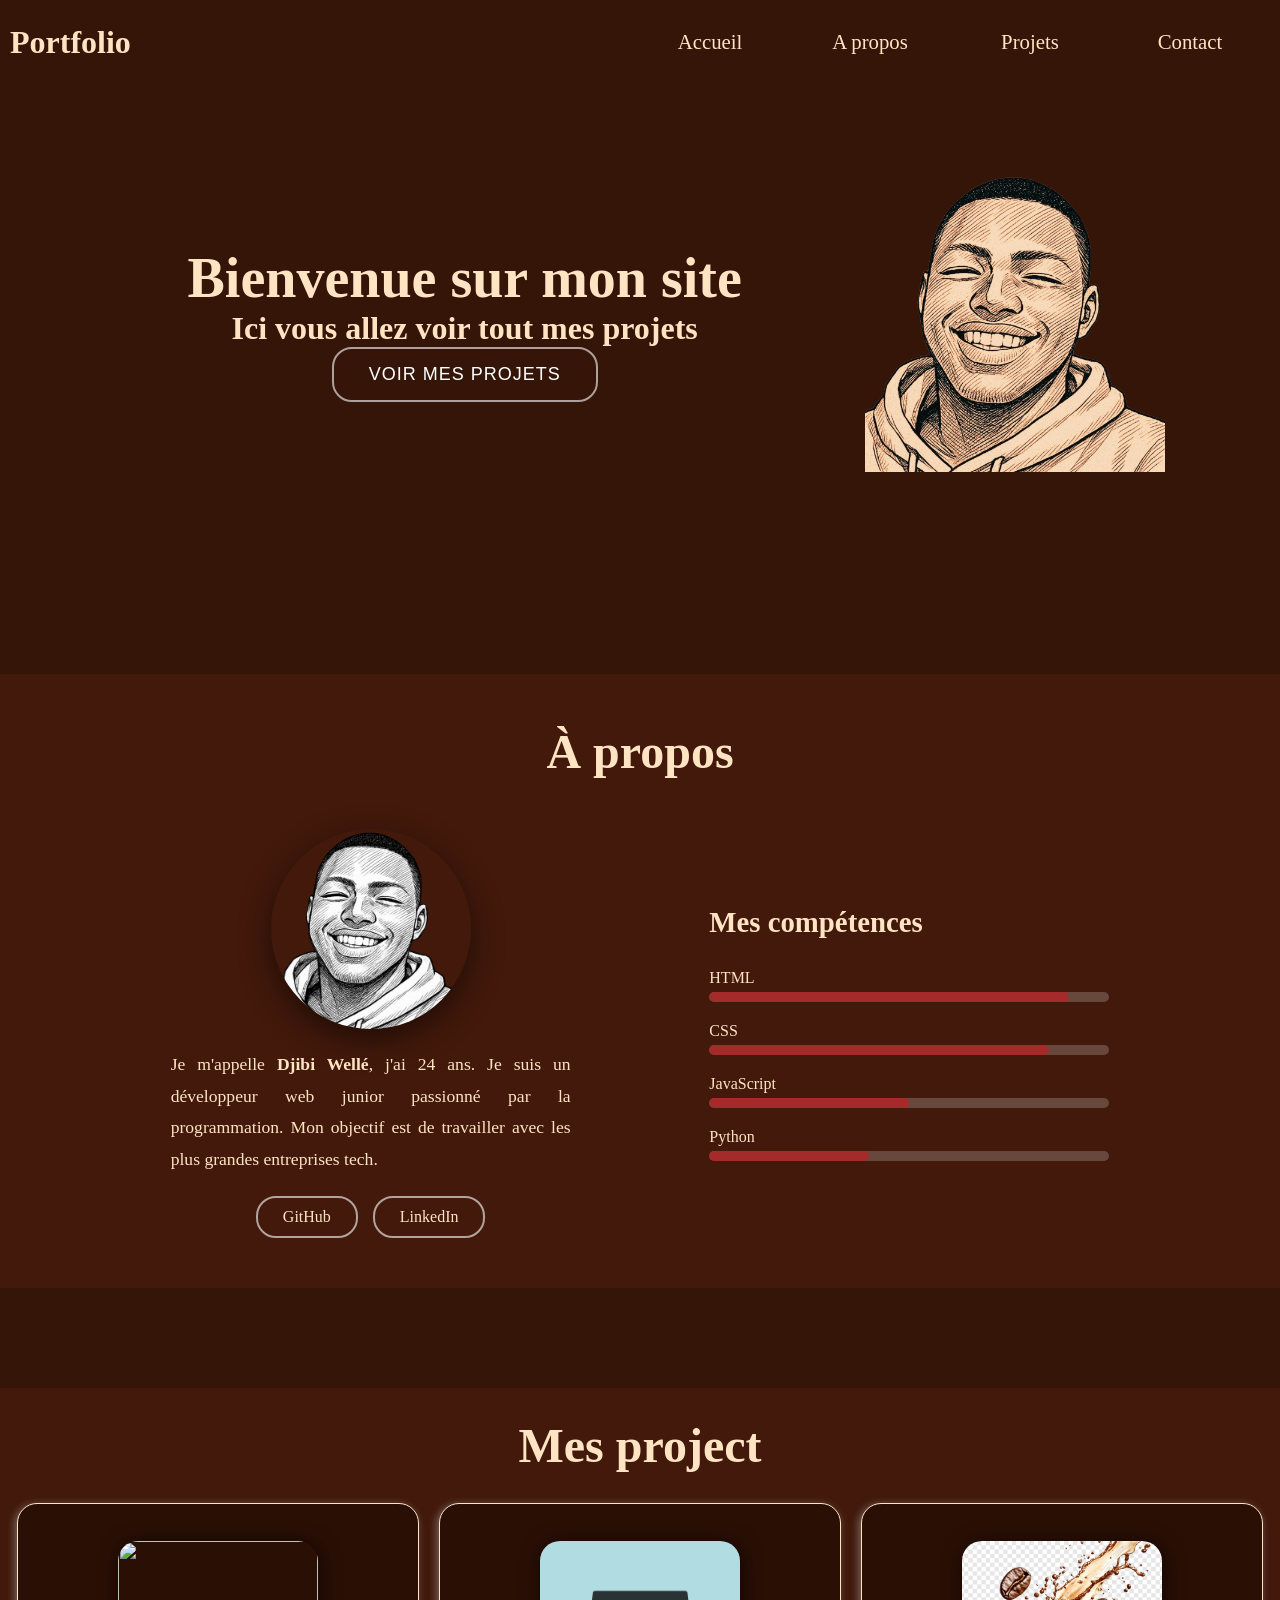
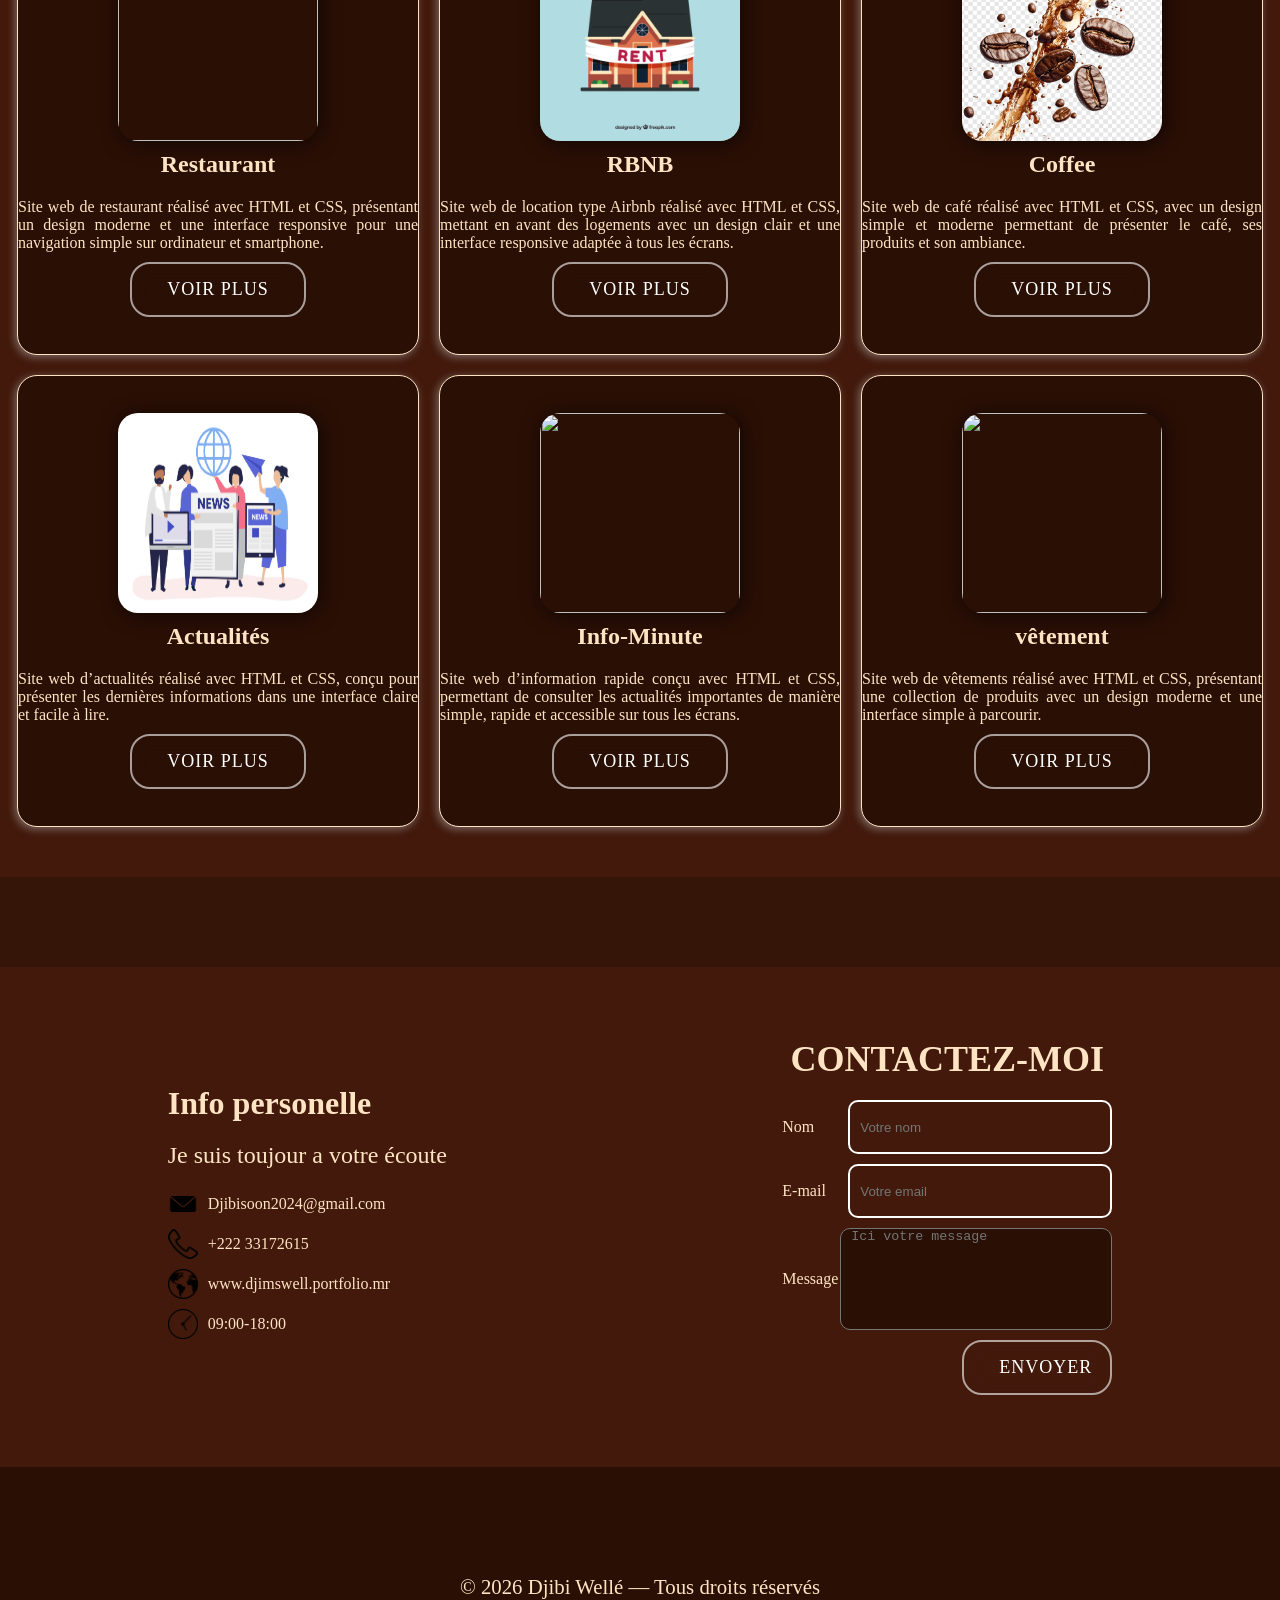
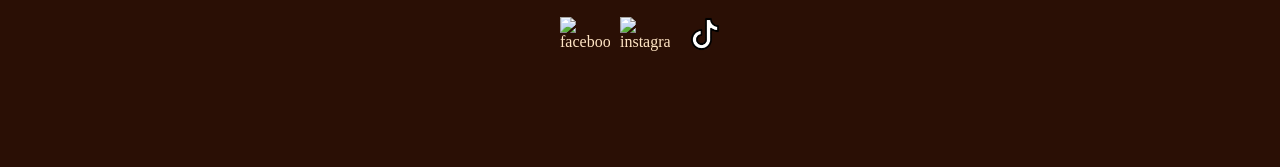
==== index.html @ 8e686cc6 "renommer en index.html" ====
<!DOCTYPE html>
<html lang="en">
<head>
    <meta charset="UTF-8">
    <meta name="viewport" content="width=device-width, initial-scale=1.0">
    <title>navbar</title>
    
    <style>
        *{
            padding: 0;
            margin: 0;
            list-style: none;
            text-decoration: none;
            color: bisque;
        }

        html{
            scroll-behavior: smooth;
        }

        body{
            background: #361509;
        }
        .header{
            display: flex;
            justify-content: space-between;
            align-items: center;     
            color: bisque;
            margin-top: 10px;
            }

            .header h1{
                padding-left: 10px;

            }

        .navbar ul {
            display: flex;
            gap: 20px;
            padding-right: 20px;
            font-size: 1.3rem;

        }

        .navbar li{
            width: 100px;
            display: flex;
            justify-content: center;
            align-items: center;
            padding: 20px;
            cursor: pointer;
            
            border-radius: 20px;
            transition: 0.2s;
        }
        
        .navbar a{
                text-decoration: none;
                color: bisque;
            }

        .navbar li:hover{
            background: brown;
            border-color: rgba(255, 255, 255, 1);
            transform: translateY(-3px);
            box-shadow: 0 10px 25px rgba(0, 0, 0, 0.2);
        }

        .navbar li:active{
            transform: translateY(0);
            box-shadow: 0 5px 15px rgba(0, 0, 0, 0.2);
        }

        .hamburger{
            display: none;
            flex-direction: column;
            gap: 5px;
            cursor: pointer;
        }

        .hamburger span{
            width: 30px;
            height: 3px;
            background: bisque;
            border-radius: 5px;
            transition: 0.3s;
        }

        @media screen and (max-width:600px) {
            .hamburger{
                display: flex;
                
            }

            .navbar ul{
                display: none;
                flex-direction: column;
                width: 100%;
            }

            .navbar ul.active{
                display: flex;
            }
        }

        .hero{
            width: 90%;
            margin: 0 auto;
            min-height: 500px;
            display: flex;
            justify-content: space-evenly;
            align-items: center; 
            
            color:bisque;
        }
        .projet{
            width: 700px;
            display: flex;
            flex-direction: column;
            justify-content: center;
            align-items: center;
            animation: slideFromleft 2s ease;
        }

        @keyframes slideFromleft {
            from{
                transform: translateX(-700px);
                opacity: 0;
            }
            to{
                transform: translateX(0);
                opacity: 1;
            }
        }


        .projet h2{
            font-family: georgia;
            font-size: 3.5rem;
            
        }

        .projet h3{
            font-size: 2rem;
            font-family: georgia;
        }

        .projet button{
            background: transparent;
            border: 2px solid rgba(255, 255, 255, 0.6);
            color: white;
            padding: 15px 35px;
            font-size: 18px;
            text-transform: uppercase;
            letter-spacing: 1px;
            cursor: pointer;
            position: relative;
            overflow: hidden;
            transition: all 0.3s ease;
            backdrop-filter: blur(10px);
            border-radius: 20px;
        }

        .projet button:hover{
            background: brown;
            border-color: rgba(255, 255, 255, 1);
            transform: translateY(-3px);
            box-shadow: 0 10px 25px rgba(0, 0, 0, 0.2);
        }

        .projet button:active{
            transform: translateY(0);
            box-shadow: 0 5px 15px rgba(0, 0, 0, 0.2);
        }

        .image img{
            width: 300px;
            animation: slideFromRight 2s ease;

        }

        @keyframes slideFromRight {
            from{
                transform: translateX(300px);
                opacity: 0;
            }
            to{
                transform: translateX(0);
                opacity: 1;
            }
        }

        

         @media screen and (max-width:320px){
            .header{
                display: flex;
                flex-direction: column;
                flex-wrap: wrap;
                
            }
            .navbar li{
                font-size: 1rem;
                padding: 20px 0;
            
            }
            
            


            .hero{
                display: flex;
                flex-direction: column-reverse;
                justify-content: center;
                align-items: center;
                


            }
            

            .hero h2{
                font-size: 2rem;
            }

            .projet{
                width: 250px;
            }
         }

         .projets{
            min-height:500px;
            margin-top: 100px;
            background: #42190b;
            display: flex;
            flex-direction: column;
            justify-content: center;
            align-items: center;
         }
         .projets h2{
            margin: 30px;
            font-size: 3rem;
            color: bisque;
         }

         .grid{
            display: grid;
            grid-template-columns: repeat(3, 1fr);
            gap: 20px;
           margin-bottom: 50px;

            
            

         }

         .card{
            background: #2a0f05;
            border: 1px solid bisque;
            border-radius: 20px;
            box-shadow: -2px 2px 8px 0px #a9a5a594;
            width: 400px;
            min-height: 450px;
            display: flex;
            flex-direction: column;
            justify-content: center;
            align-items: center;
            color: bisque;
            

         }
         .card img{
            width: 200px;
            height: 200px;
            border-radius: 20px;
            box-shadow: 2px 2px 20px rgba(0, 0, 0, 0.637);
            cursor: pointer;
            transition: 0.3s;
         }

         .card img:hover{
            transform: scale(1.3);
         }
         .card h3{
            margin: 10px 0;
            font-size: 1.5rem;
            font-family: verdana;

         }
         .card p{
            margin: 10px 0;
            font-size: 1rem;
            font-family: verdana;
            text-align: justify;

         }
         .card button{
            
            font-size: 1rem;
            font-family: verdana;
            border-radius: 10px;
             background: transparent;
            border: 2px solid rgba(255, 255, 255, 0.6);
            color: white;
            padding: 15px 35px;
            font-size: 18px;
            text-transform: uppercase;
            letter-spacing: 1px;
            cursor: pointer;
            position: relative;
            overflow: hidden;
            transition: all 0.3s ease;
            backdrop-filter: blur(10px);
            border-radius: 20px;
            

         }

         .card button:hover{
            background: brown;
            border-color: rgba(255, 255, 255, 1);
            transform: translateY(-3px);
            box-shadow: 0 10px 25px rgba(0, 0, 0, 0.2);
        }

        .card button:active{
            transform: translateY(0);
            box-shadow: 0 5px 15px rgba(0, 0, 0, 0.2);
        }

        .apropos {
    min-height: 500px;
    margin-top: 100px;
    background: #42190b;
    display: flex;
    flex-direction: column;
    align-items: center;
    padding: 50px 20px;
    color: bisque;
}

.apropos h2 {
    font-size: 3rem;
    margin-bottom: 50px;
}

.apropos-content {
    display: flex;
    justify-content: space-evenly;
    align-items: center;
    gap: 50px;
    width: 90%;
}

.apropos-gauche {
    display: flex;
    flex-direction: column;
    align-items: center;
    gap: 20px;
    max-width: 400px;
}

.apropos-gauche img {
    width: 200px;
    height: 200px;
    border-radius: 50%;
    object-fit: cover;
    box-shadow: 0 10px 30px rgba(0,0,0,0.5);
}

.apropos-gauche p {
    text-align: justify;
    font-size: 1.1rem;
    line-height: 1.8;
}

.reseaux {
    display: flex;
    gap: 15px;
}

.reseaux a {
    padding: 10px 25px;
    border: 2px solid rgba(255,255,255,0.6);
    color: bisque;
    text-decoration: none;
    border-radius: 20px;
    transition: 0.3s;
}

.reseaux a:hover {
    background: brown;
    transform: translateY(-3px);
}

/* Compétences */
.apropos-droite {
    display: flex;
    flex-direction: column;
    gap: 20px;
    width: 400px;
}

.apropos-droite h3 {
    font-size: 1.8rem;
    margin-bottom: 10px;
}

.competence span {
    display: block;
    margin-bottom: 5px;
    font-size: 1rem;
}

.barre {
    width: 100%;
    height: 10px;
    background: rgba(255,255,255,0.2);
    border-radius: 10px;
    overflow: hidden;
}

.progression {
    height: 100%;
    width: 0%;
    background: brown;
    border-radius: 10px;
    transition: width 1.5s ease;
}

/* Responsive */
@media screen and (max-width: 600px) {
    .apropos-content {
        flex-direction: column;
    }

    .apropos-droite {
        width: 100%;
    }
}

.sec{
    height: 90px;
    
}

.contact{
    background-color: #42190b;
    height: 500px;
    display: flex;
    justify-content: space-around;
    align-items: center;
}

.cont{
    display: flex;
    flex-direction: column;
    
}

.cont h2{
    font-family: georgia;
    font-size: 2rem;
    margin-bottom: 20px;
}

.cont p{
     font-family: georgia;
    font-size: 1.5rem;
    margin-bottom: 20px;
}
.cont div{
    display: flex;
    gap: 10px;
    align-items: center;
    margin-bottom: 10px;
}

.cont img{
    width: 30px;
    height: 30px;
}

form{
    display: flex;
    flex-direction: column;

}


.form{
    display: grid;
    gap:10px;

}

.form div{
    display: flex;
    justify-content: space-between;
    align-items: center;

}
.contactt{
    text-align: center;
    margin-bottom: 20px;
    font-size: 1.5rem;
    text-transform: uppercase;

}

#nom{
    grid-area: nom;
}                               

#email{
    grid-area: email;
}

form input{
    grid-area: nom;
    width: 250px;
    height: 50px;
    background: transparent;
    border: 2px solid white;
    color: bisque;
    border-radius: 10px;
    padding-left: 10px;    
}

form input:focus{
    outline: none;
    border-color: brown;
}
#mess{
    grid-area: mess;
    background: #2a0f05;
    padding:  0 10px ;
    width: 250px;
    height: 100px;
    border-radius: 10px;
    resize: none;
}

form button{
     font-size: 1rem;
            width: 150px;
            margin-left: 180px;
            font-family: verdana;
            border-radius: 10px;
             background: transparent;
            border: 2px solid rgba(255, 255, 255, 0.6);
            color: white;
            padding: 15px 35px;
            font-size: 18px;
            text-transform: uppercase;
            letter-spacing: 1px;
            cursor: pointer;
            position: relative;
            overflow: hidden;
            transition: all 0.3s ease;
            backdrop-filter: blur(10px);
            border-radius: 20px;
    
}

form button:hover{
            background: brown;
            border-color: rgba(255, 255, 255, 1);
            transform: translateY(-3px);
            box-shadow: 0 10px 25px rgba(0, 0, 0, 0.2);
        }

        form button:active{
            transform: translateY(0);
            box-shadow: 0 5px 15px rgba(0, 0, 0, 0.2);
        }

 .footer{
    background: #2a0f05;
    height: 300px;
    display: flex;
    justify-content: center;
    align-items: center;
    flex-direction: column;
    gap: 10px;
 }        

 .footer p{
    font-family: georgia;
    font-size: 1.3rem;
    color: bisque;

 }

 .social{
    display: flex;
    justify-content: center;
    align-items: center;
 }

 .social img{
    width: 50px;
    margin-left: 10px;
    cursor: pointer;
    transition: 0.2s;
 }

 .social img:hover{
    transform: scale(1.3);
 }



    </style>
</head>
<body>
    <header class="header">
        <h1>Portfolio</h1>
        <nav class="navbar">

            <div class="hamburger">
                <span></span>
                <span></span>
                <span></span>
            </div>

            <ul class="nav-links">
                <li>Accueil</li>
                <li><a href="#apropos" >A propos</a></li>
                <li><a href="#projecct">Projets</a></li>
                <li><a href="#Contact">Contact</a></li>
            </ul>
        </nav>
    </header>

    <section class="hero">
        <div class="projet">
            <h2 >Bienvenue sur mon site </h2>
            <h3>Ici vous allez voir tout mes projets</h3>
            <a href="#projecct"><button>Voir mes projets</button></a>
        </div>
        <div class="image">
            <img src="image/Design_sans_titre-removebg-preview.png" alt="photo homme">

        </div>

    </section>

     <section class="apropos" id="apropos">
    <h2>À propos</h2>
    <div class="apropos-content">

        <!-- Gauche : photo + texte -->
        <div class="apropos-gauche">
            <img src="image/photo_2026-03-16_05-42-23-removebg-preview.png" alt="photo Djibi">
            <p>Je m'appelle <strong>Djibi Wellé</strong>, j'ai 24 ans.
            Je suis un développeur web junior passionné par la programmation.
            Mon objectif est de travailler avec les plus grandes entreprises tech.</p>
            <div class="reseaux">
                <a href="#">GitHub</a>
                <a href="#">LinkedIn</a>
            </div>
        </div>

        <!-- Droite : compétences -->
        <div class="apropos-droite">
            <h3>Mes compétences</h3>

            <div class="competence">
                <span>HTML</span>
                <div class="barre"><div class="progression" data-width="90%"></div></div>
            </div>

            <div class="competence">
                <span>CSS</span>
                <div class="barre"><div class="progression" data-width="85%"></div></div>
            </div>

            <div class="competence">
                <span>JavaScript</span>
                <div class="barre"><div class="progression" data-width="50%"></div></div>
            </div>

            <div class="competence">
                <span>Python</span>
                <div class="barre"><div class="progression" data-width="40%"></div></div>
            </div>
        </div>

    </div>
</section>


    <section class="projets" id="projecct">
        <h2>Mes project</h2>
        <div class="grid">
            <div class="card">
                <img src="image/resto2.jpg" alt="">
                <h3>Restaurant</h3>
                <p>Site web de restaurant réalisé avec HTML et CSS, présentant un design moderne
                et une interface responsive pour une navigation simple sur ordinateur et smartphone.</p>
                <button>Voir plus</button>
            </div>

            <div class="card">
                <img src="image/rbnb.jpg" alt="">
                <h3>RBNB</h3>
                <p>Site web de location type Airbnb réalisé avec HTML et CSS, mettant en avant des logements avec 
                    un design clair et une interface responsive adaptée à tous les écrans.</p>
                <button>Voir plus</button>
            </div>

            <div class="card">
                <img src="image/coffee.jpg" alt="">
                <h3>Coffee</h3>
                <p>Site web de café réalisé avec HTML et CSS, avec un design simple et
                moderne permettant de présenter le café, ses produits et son ambiance.</p>
                <button>Voir plus</button>
            </div>

            <div class="card">
                <img src="image/actualites.jpg" alt="">
                <h3>Actualités</h3>
                <p>Site web d’actualités réalisé avec HTML et CSS, conçu pour présenter les 
                dernières informations dans une interface claire et facile à lire.</p>
                <button>Voir plus</button>
            </div>

            <div class="card">
                <img src="image/information.jpg" alt="">
                <h3>Info-Minute</h3>
                <p>Site web d’information rapide conçu avec HTML et CSS, permettant de consulter les 
                actualités importantes de manière simple, rapide et accessible sur tous les écrans.</p>
                <button>Voir plus</button>
            </div>

            <div class="card">
                <img src="image/vetements.jpg" alt="">
                <h3>vêtement</h3>
                <p>Site web de vêtements réalisé avec HTML et CSS, présentant une collection
                 de produits avec un design moderne et une interface simple à parcourir.</p>
                <button>Voir plus</button>
            </div>
        </div>
    </section>



   

<section class="sec"></section>

<section class="contact" id="Contact">
    <div class="cont">
            <h2>Info personelle</h2>
            <p>Je suis toujour a votre écoute </p>
            <div>
                <img src="/image/email.png" alt="">
                <span>Djibisoon2024@gmail.com</span>
            </div>
            <div>
                <img src="/image/telephone.png" alt="">
                <span>+222 33172615</span>
            </div>
            <div>
                <img src="/image/monde.png" alt="">
                <span>www.djimswell.portfolio.mr</span>
            </div>
            <div>
                <img src="/image/heure.png" alt="">
                <span>09:00-18:00</span>
            </div>
            
        </div>
    <form> 
        <div class="contactt">

            <h2>contactez-moi</h2>
        </div>
        <div class="form">
           
         <div><label for="name">Nom</label>
        <input type="text" id="nom" placeholder="Votre nom" ></div>
        
        <div><label for="email">E-mail</label>
        <input type="email" id="email" placeholder="Votre email" ></div>
        
        <div><label for="message">Message</label>
        <textarea name="" id="mess" placeholder="Ici votre message"></textarea></div>
        <button id="btn">Envoyer</button>
        </div> 
    </form>
</section>

<footer  class="footer">
    <p>
        © 2026 Djibi Wellé — Tous droits réservés
    </p>

    <div class="social">
        <img src="image/facebook2.png" alt="facebook">
        <img src="image/instagram.png" alt="instagram">
        <img src="image/tiktok.png" alt="tiktok">
    </div>


</footer>
    
        <script>
            const hamburger = document.querySelector(".hamburger")
            const navlinks = document.querySelector(".nav-links")
            const progressions = document.querySelectorAll(".progression");

            progressions.forEach(function(barre) {
            const largeur = barre.getAttribute("data-width");
            barre.style.width = largeur;
            });

            hamburger.addEventListener("click", function(){
            navlinks.classList.toggle("active");
            })
        </script>
    
</body>
</html>
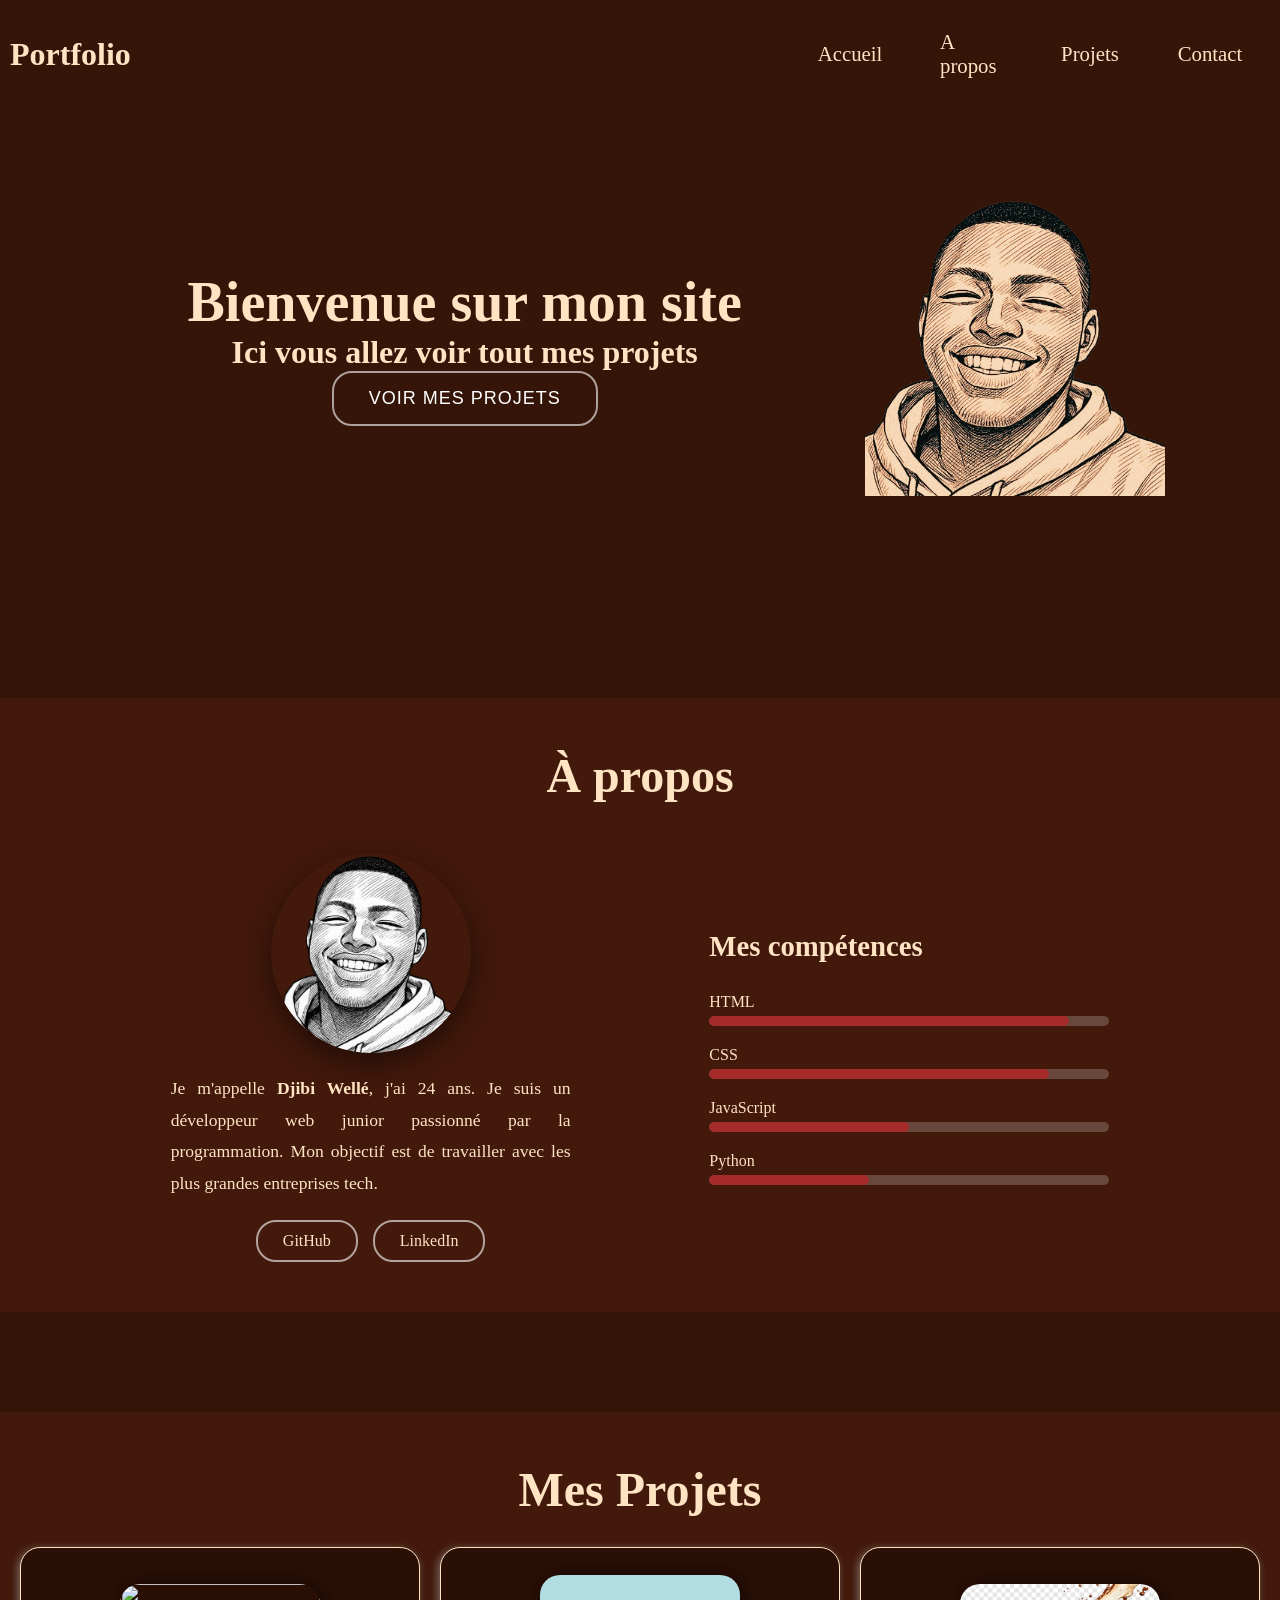
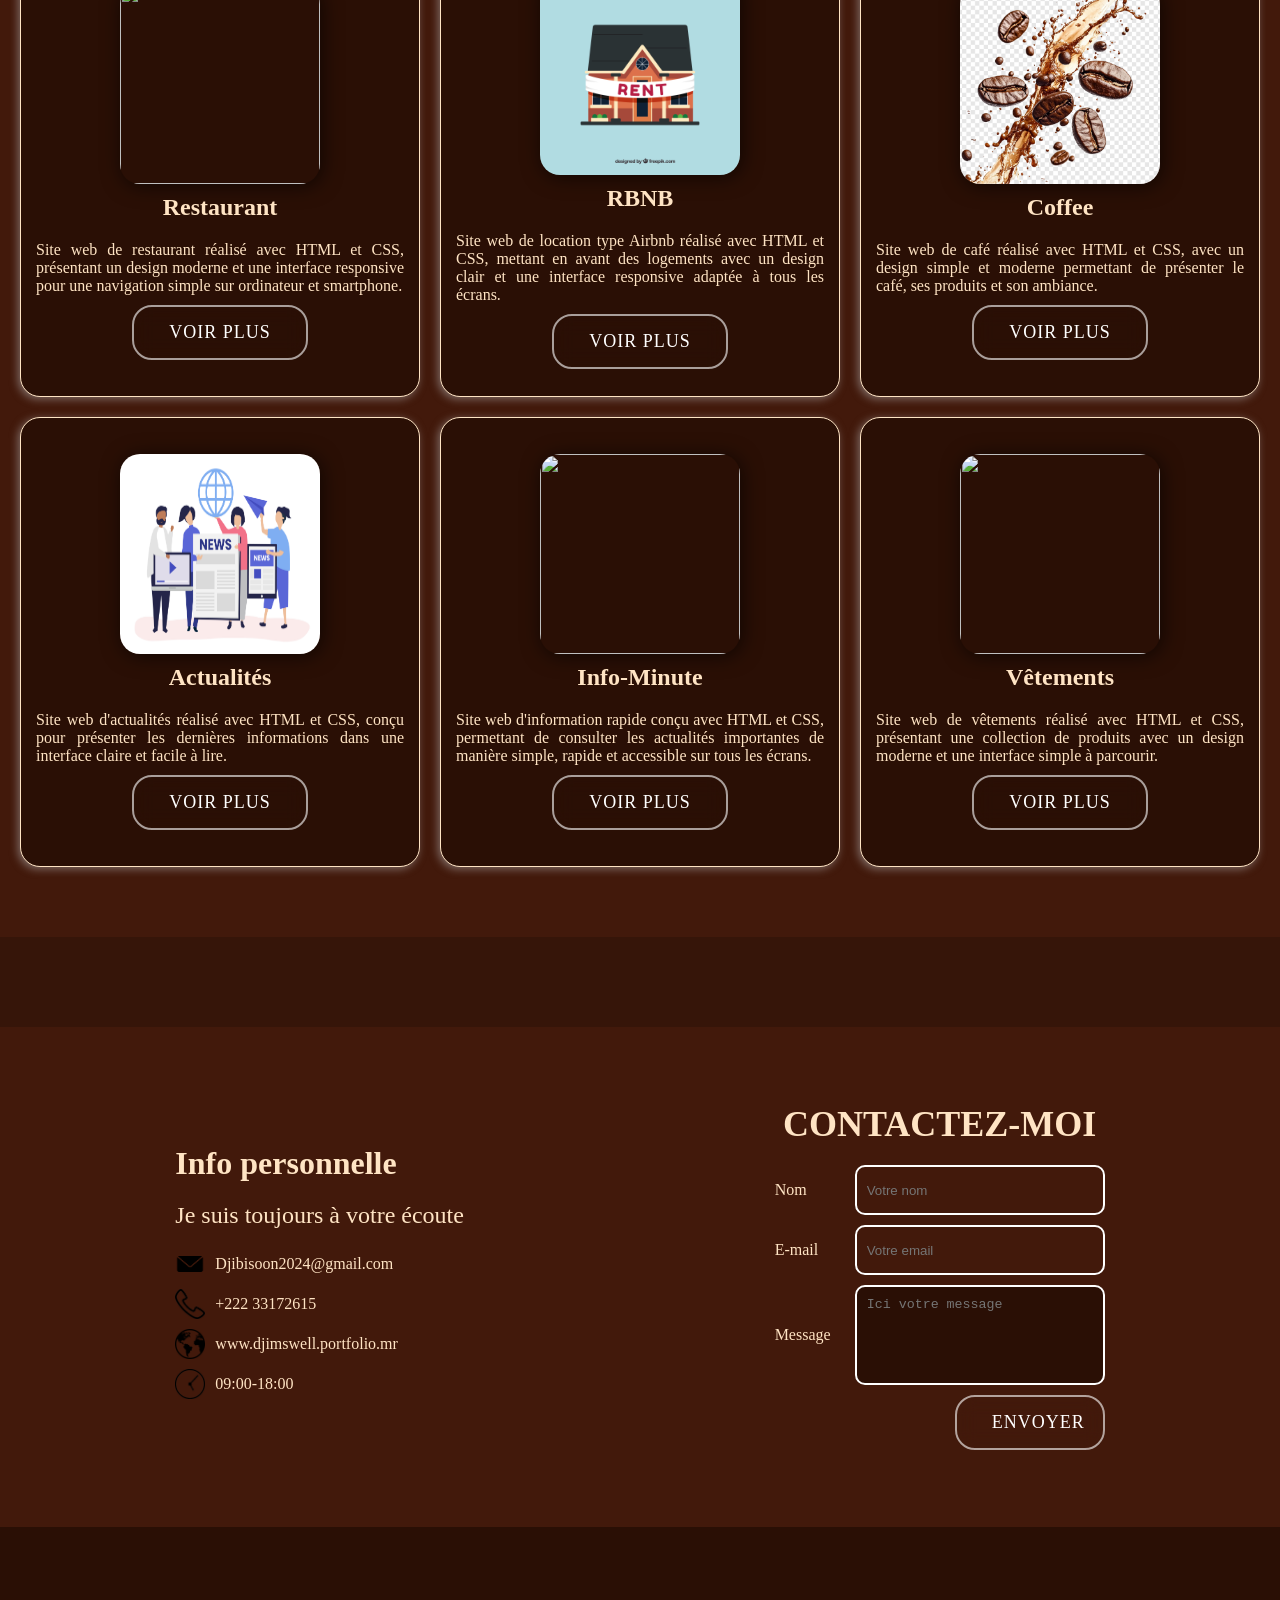
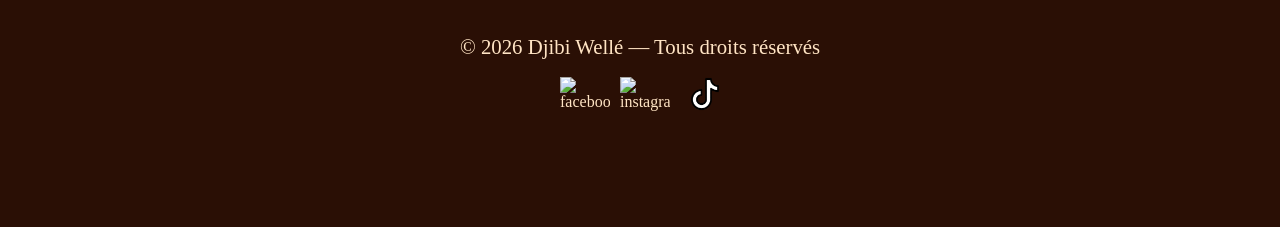
==== commit aa273d86: "renommer en index.html" ====
--- a/index.html
+++ b/index.html
@@ -1,9 +1,9 @@
 <!DOCTYPE html>
-<html lang="en">
+<html lang="fr">
 <head>
     <meta charset="UTF-8">
     <meta name="viewport" content="width=device-width, initial-scale=1.0">
-    <title>navbar</title>
+    <title>Portfolio - Djibi Wellé</title>
     
     <style>
         *{
@@ -12,6 +12,7 @@
             list-style: none;
             text-decoration: none;
             color: bisque;
+            box-sizing: border-box;
         }
 
         html{
@@ -21,25 +22,24 @@
         body{
             background: #361509;
         }
+
         .header{
             display: flex;
             justify-content: space-between;
             align-items: center;     
             color: bisque;
             margin-top: 10px;
-            }
-
-            .header h1{
-                padding-left: 10px;
-
-            }
+        }
+
+        .header h1{
+            padding-left: 10px;
+        }
 
         .navbar ul {
             display: flex;
             gap: 20px;
             padding-right: 20px;
             font-size: 1.3rem;
-
         }
 
         .navbar li{
@@ -49,15 +49,14 @@
             align-items: center;
             padding: 20px;
             cursor: pointer;
-            
             border-radius: 20px;
             transition: 0.2s;
         }
         
         .navbar a{
-                text-decoration: none;
-                color: bisque;
-            }
+            text-decoration: none;
+            color: bisque;
+        }
 
         .navbar li:hover{
             background: brown;
@@ -76,6 +75,7 @@
             flex-direction: column;
             gap: 5px;
             cursor: pointer;
+            padding-right: 20px;
         }
 
         .hamburger span{
@@ -86,23 +86,9 @@
             transition: 0.3s;
         }
 
-        @media screen and (max-width:600px) {
-            .hamburger{
-                display: flex;
-                
-            }
-
-            .navbar ul{
-                display: none;
-                flex-direction: column;
-                width: 100%;
-            }
-
-            .navbar ul.active{
-                display: flex;
-            }
-        }
-
+        /* ========================
+           HERO
+        ======================== */
         .hero{
             width: 90%;
             margin: 0 auto;
@@ -110,9 +96,9 @@
             display: flex;
             justify-content: space-evenly;
             align-items: center; 
-            
-            color:bisque;
-        }
+            color: bisque;
+        }
+
         .projet{
             width: 700px;
             display: flex;
@@ -123,21 +109,13 @@
         }
 
         @keyframes slideFromleft {
-            from{
-                transform: translateX(-700px);
-                opacity: 0;
-            }
-            to{
-                transform: translateX(0);
-                opacity: 1;
-            }
-        }
-
+            from{ transform: translateX(-700px); opacity: 0; }
+            to{ transform: translateX(0); opacity: 1; }
+        }
 
         .projet h2{
             font-family: georgia;
             font-size: 3.5rem;
-            
         }
 
         .projet h3{
@@ -176,85 +154,143 @@
         .image img{
             width: 300px;
             animation: slideFromRight 2s ease;
-
         }
 
         @keyframes slideFromRight {
-            from{
-                transform: translateX(300px);
-                opacity: 0;
-            }
-            to{
-                transform: translateX(0);
-                opacity: 1;
-            }
-        }
-
-        
-
-         @media screen and (max-width:320px){
-            .header{
-                display: flex;
-                flex-direction: column;
-                flex-wrap: wrap;
-                
-            }
-            .navbar li{
-                font-size: 1rem;
-                padding: 20px 0;
-            
-            }
-            
-            
-
-
-            .hero{
-                display: flex;
-                flex-direction: column-reverse;
-                justify-content: center;
-                align-items: center;
-                
-
-
-            }
-            
-
-            .hero h2{
-                font-size: 2rem;
-            }
-
-            .projet{
-                width: 250px;
-            }
-         }
-
-         .projets{
-            min-height:500px;
+            from{ transform: translateX(300px); opacity: 0; }
+            to{ transform: translateX(0); opacity: 1; }
+        }
+
+        /* ========================
+           À PROPOS
+        ======================== */
+        .apropos {
+            min-height: 500px;
             margin-top: 100px;
             background: #42190b;
             display: flex;
             flex-direction: column;
+            align-items: center;
+            padding: 50px 20px;
+            color: bisque;
+        }
+
+        .apropos h2 {
+            font-size: 3rem;
+            margin-bottom: 50px;
+        }
+
+        .apropos-content {
+            display: flex;
+            justify-content: space-evenly;
+            align-items: center;
+            gap: 50px;
+            width: 90%;
+        }
+
+        .apropos-gauche {
+            display: flex;
+            flex-direction: column;
+            align-items: center;
+            gap: 20px;
+            max-width: 400px;
+        }
+
+        .apropos-gauche img {
+            width: 200px;
+            height: 200px;
+            border-radius: 50%;
+            object-fit: cover;
+            box-shadow: 0 10px 30px rgba(0,0,0,0.5);
+        }
+
+        .apropos-gauche p {
+            text-align: justify;
+            font-size: 1.1rem;
+            line-height: 1.8;
+        }
+
+        .reseaux {
+            display: flex;
+            gap: 15px;
+        }
+
+        .reseaux a {
+            padding: 10px 25px;
+            border: 2px solid rgba(255,255,255,0.6);
+            color: bisque;
+            text-decoration: none;
+            border-radius: 20px;
+            transition: 0.3s;
+        }
+
+        .reseaux a:hover {
+            background: brown;
+            transform: translateY(-3px);
+        }
+
+        .apropos-droite {
+            display: flex;
+            flex-direction: column;
+            gap: 20px;
+            width: 400px;
+        }
+
+        .apropos-droite h3 {
+            font-size: 1.8rem;
+            margin-bottom: 10px;
+        }
+
+        .competence span {
+            display: block;
+            margin-bottom: 5px;
+            font-size: 1rem;
+        }
+
+        .barre {
+            width: 100%;
+            height: 10px;
+            background: rgba(255,255,255,0.2);
+            border-radius: 10px;
+            overflow: hidden;
+        }
+
+        .progression {
+            height: 100%;
+            width: 0%;
+            background: brown;
+            border-radius: 10px;
+            transition: width 1.5s ease;
+        }
+
+        /* ========================
+           PROJETS
+        ======================== */
+        .projets{
+            min-height: 500px;
+            margin-top: 100px;
+            background: #42190b;
+            display: flex;
+            flex-direction: column;
             justify-content: center;
             align-items: center;
-         }
-         .projets h2{
+            padding: 20px;
+        }
+
+        .projets h2{
             margin: 30px;
             font-size: 3rem;
             color: bisque;
-         }
-
-         .grid{
+        }
+
+        .grid{
             display: grid;
             grid-template-columns: repeat(3, 1fr);
             gap: 20px;
-           margin-bottom: 50px;
-
-            
-            
-
-         }
-
-         .card{
+            margin-bottom: 50px;
+        }
+
+        .card{
             background: #2a0f05;
             border: 1px solid bisque;
             border-radius: 20px;
@@ -266,40 +302,38 @@
             justify-content: center;
             align-items: center;
             color: bisque;
-            
-
-         }
-         .card img{
+            padding: 15px;
+        }
+
+        .card img{
             width: 200px;
             height: 200px;
             border-radius: 20px;
             box-shadow: 2px 2px 20px rgba(0, 0, 0, 0.637);
             cursor: pointer;
             transition: 0.3s;
-         }
-
-         .card img:hover{
+        }
+
+        .card img:hover{
             transform: scale(1.3);
-         }
-         .card h3{
+        }
+
+        .card h3{
             margin: 10px 0;
             font-size: 1.5rem;
             font-family: verdana;
-
-         }
-         .card p{
+        }
+
+        .card p{
             margin: 10px 0;
             font-size: 1rem;
             font-family: verdana;
             text-align: justify;
-
-         }
-         .card button{
-            
-            font-size: 1rem;
+        }
+
+        .card button{
             font-family: verdana;
-            border-radius: 10px;
-             background: transparent;
+            background: transparent;
             border: 2px solid rgba(255, 255, 255, 0.6);
             color: white;
             padding: 15px 35px;
@@ -307,16 +341,13 @@
             text-transform: uppercase;
             letter-spacing: 1px;
             cursor: pointer;
-            position: relative;
             overflow: hidden;
             transition: all 0.3s ease;
             backdrop-filter: blur(10px);
             border-radius: 20px;
-            
-
-         }
-
-         .card button:hover{
+        }
+
+        .card button:hover{
             background: brown;
             border-color: rgba(255, 255, 255, 1);
             transform: translateY(-3px);
@@ -328,226 +359,109 @@
             box-shadow: 0 5px 15px rgba(0, 0, 0, 0.2);
         }
 
-        .apropos {
-    min-height: 500px;
-    margin-top: 100px;
-    background: #42190b;
-    display: flex;
-    flex-direction: column;
-    align-items: center;
-    padding: 50px 20px;
-    color: bisque;
-}
-
-.apropos h2 {
-    font-size: 3rem;
-    margin-bottom: 50px;
-}
-
-.apropos-content {
-    display: flex;
-    justify-content: space-evenly;
-    align-items: center;
-    gap: 50px;
-    width: 90%;
-}
-
-.apropos-gauche {
-    display: flex;
-    flex-direction: column;
-    align-items: center;
-    gap: 20px;
-    max-width: 400px;
-}
-
-.apropos-gauche img {
-    width: 200px;
-    height: 200px;
-    border-radius: 50%;
-    object-fit: cover;
-    box-shadow: 0 10px 30px rgba(0,0,0,0.5);
-}
-
-.apropos-gauche p {
-    text-align: justify;
-    font-size: 1.1rem;
-    line-height: 1.8;
-}
-
-.reseaux {
-    display: flex;
-    gap: 15px;
-}
-
-.reseaux a {
-    padding: 10px 25px;
-    border: 2px solid rgba(255,255,255,0.6);
-    color: bisque;
-    text-decoration: none;
-    border-radius: 20px;
-    transition: 0.3s;
-}
-
-.reseaux a:hover {
-    background: brown;
-    transform: translateY(-3px);
-}
-
-/* Compétences */
-.apropos-droite {
-    display: flex;
-    flex-direction: column;
-    gap: 20px;
-    width: 400px;
-}
-
-.apropos-droite h3 {
-    font-size: 1.8rem;
-    margin-bottom: 10px;
-}
-
-.competence span {
-    display: block;
-    margin-bottom: 5px;
-    font-size: 1rem;
-}
-
-.barre {
-    width: 100%;
-    height: 10px;
-    background: rgba(255,255,255,0.2);
-    border-radius: 10px;
-    overflow: hidden;
-}
-
-.progression {
-    height: 100%;
-    width: 0%;
-    background: brown;
-    border-radius: 10px;
-    transition: width 1.5s ease;
-}
-
-/* Responsive */
-@media screen and (max-width: 600px) {
-    .apropos-content {
-        flex-direction: column;
-    }
-
-    .apropos-droite {
-        width: 100%;
-    }
-}
-
-.sec{
-    height: 90px;
-    
-}
-
-.contact{
-    background-color: #42190b;
-    height: 500px;
-    display: flex;
-    justify-content: space-around;
-    align-items: center;
-}
-
-.cont{
-    display: flex;
-    flex-direction: column;
-    
-}
-
-.cont h2{
-    font-family: georgia;
-    font-size: 2rem;
-    margin-bottom: 20px;
-}
-
-.cont p{
-     font-family: georgia;
-    font-size: 1.5rem;
-    margin-bottom: 20px;
-}
-.cont div{
-    display: flex;
-    gap: 10px;
-    align-items: center;
-    margin-bottom: 10px;
-}
-
-.cont img{
-    width: 30px;
-    height: 30px;
-}
-
-form{
-    display: flex;
-    flex-direction: column;
-
-}
-
-
-.form{
-    display: grid;
-    gap:10px;
-
-}
-
-.form div{
-    display: flex;
-    justify-content: space-between;
-    align-items: center;
-
-}
-.contactt{
-    text-align: center;
-    margin-bottom: 20px;
-    font-size: 1.5rem;
-    text-transform: uppercase;
-
-}
-
-#nom{
-    grid-area: nom;
-}                               
-
-#email{
-    grid-area: email;
-}
-
-form input{
-    grid-area: nom;
-    width: 250px;
-    height: 50px;
-    background: transparent;
-    border: 2px solid white;
-    color: bisque;
-    border-radius: 10px;
-    padding-left: 10px;    
-}
-
-form input:focus{
-    outline: none;
-    border-color: brown;
-}
-#mess{
-    grid-area: mess;
-    background: #2a0f05;
-    padding:  0 10px ;
-    width: 250px;
-    height: 100px;
-    border-radius: 10px;
-    resize: none;
-}
-
-form button{
-     font-size: 1rem;
+        /* ========================
+           CONTACT
+        ======================== */
+        .sec{
+            height: 90px;
+        }
+
+        .contact{
+            background-color: #42190b;
+            min-height: 500px;
+            display: flex;
+            justify-content: space-around;
+            align-items: center;
+            padding: 40px 20px;
+        }
+
+        .cont{
+            display: flex;
+            flex-direction: column;
+        }
+
+        .cont h2{
+            font-family: georgia;
+            font-size: 2rem;
+            margin-bottom: 20px;
+        }
+
+        .cont p{
+            font-family: georgia;
+            font-size: 1.5rem;
+            margin-bottom: 20px;
+        }
+
+        .cont div{
+            display: flex;
+            gap: 10px;
+            align-items: center;
+            margin-bottom: 10px;
+        }
+
+        .cont img{
+            width: 30px;
+            height: 30px;
+        }
+
+        form{
+            display: flex;
+            flex-direction: column;
+        }
+
+        .form{
+            display: grid;
+            gap: 10px;
+        }
+
+        .form div{
+            display: flex;
+            justify-content: space-between;
+            align-items: center;
+        }
+
+        .contactt{
+            text-align: center;
+            margin-bottom: 20px;
+            font-size: 1.5rem;
+            text-transform: uppercase;
+        }
+
+        form input{
+            width: 250px;
+            height: 50px;
+            background: transparent;
+            border: 2px solid white;
+            color: bisque;
+            border-radius: 10px;
+            padding-left: 10px;    
+        }
+
+        form input:focus{
+            outline: none;
+            border-color: brown;
+        }
+
+        #mess{
+            background: #2a0f05;
+            padding: 10px;
+            width: 250px;
+            height: 100px;
+            border-radius: 10px;
+            resize: none;
+            border: 2px solid white;
+        }
+
+        #mess:focus{
+            outline: none;
+            border-color: brown;
+        }
+
+        form button{
             width: 150px;
             margin-left: 180px;
             font-family: verdana;
-            border-radius: 10px;
-             background: transparent;
+            background: transparent;
             border: 2px solid rgba(255, 255, 255, 0.6);
             color: white;
             padding: 15px 35px;
@@ -555,15 +469,12 @@
             text-transform: uppercase;
             letter-spacing: 1px;
             cursor: pointer;
-            position: relative;
-            overflow: hidden;
             transition: all 0.3s ease;
             backdrop-filter: blur(10px);
             border-radius: 20px;
-    
-}
-
-form button:hover{
+        }
+
+        form button:hover{
             background: brown;
             border-color: rgba(255, 255, 255, 1);
             transform: translateY(-3px);
@@ -575,41 +486,196 @@
             box-shadow: 0 5px 15px rgba(0, 0, 0, 0.2);
         }
 
- .footer{
-    background: #2a0f05;
-    height: 300px;
-    display: flex;
-    justify-content: center;
-    align-items: center;
-    flex-direction: column;
-    gap: 10px;
- }        
-
- .footer p{
-    font-family: georgia;
-    font-size: 1.3rem;
-    color: bisque;
-
- }
-
- .social{
-    display: flex;
-    justify-content: center;
-    align-items: center;
- }
-
- .social img{
-    width: 50px;
-    margin-left: 10px;
-    cursor: pointer;
-    transition: 0.2s;
- }
-
- .social img:hover{
-    transform: scale(1.3);
- }
-
-
+        /* ========================
+           FOOTER
+        ======================== */
+        .footer{
+            background: #2a0f05;
+            height: 300px;
+            display: flex;
+            justify-content: center;
+            align-items: center;
+            flex-direction: column;
+            gap: 10px;
+        }
+
+        .footer p{
+            font-family: georgia;
+            font-size: 1.3rem;
+            color: bisque;
+        }
+
+        .social{
+            display: flex;
+            justify-content: center;
+            align-items: center;
+        }
+
+        .social img{
+            width: 50px;
+            margin-left: 10px;
+            cursor: pointer;
+            transition: 0.2s;
+        }
+
+        .social img:hover{
+            transform: scale(1.3);
+        }
+
+        /* ========================
+           RESPONSIVE 768px (tablette)
+        ======================== */
+        @media screen and (max-width: 768px) {
+            .grid {
+                grid-template-columns: repeat(2, 1fr);
+            }
+
+            .card {
+                width: 100%;
+            }
+
+            .apropos-content {
+                flex-direction: column;
+            }
+
+            .apropos-droite {
+                width: 100%;
+            }
+        }
+
+        /* ========================
+           RESPONSIVE 600px (mobile)
+        ======================== */
+        @media screen and (max-width: 600px) {
+
+            /* Navbar */
+            .hamburger {
+                display: flex;
+            }
+
+            .navbar ul {
+                display: none;
+                flex-direction: column;
+                width: 100%;
+                background: #2a0f05;
+                padding: 10px 0;
+                position: absolute;
+                top: 60px;
+                left: 0;
+                z-index: 999;
+            }
+
+            .navbar ul.active {
+                display: flex;
+            }
+
+            .navbar li {
+                width: 100%;
+                border-radius: 0;
+                padding: 15px 20px;
+            }
+
+            /* Hero */
+            .hero {
+                flex-direction: column-reverse;
+                padding: 20px;
+                min-height: auto;
+                gap: 20px;
+                text-align: center;
+            }
+
+            .projet {
+                width: 100%;
+            }
+
+            .projet h2 {
+                font-size: 2rem;
+            }
+
+            .projet h3 {
+                font-size: 1.2rem;
+            }
+
+            .image img {
+                width: 200px;
+            }
+
+            /* À propos */
+            .apropos-content {
+                flex-direction: column;
+            }
+
+            .apropos-droite {
+                width: 100%;
+            }
+
+            .apropos h2 {
+                font-size: 2rem;
+            }
+
+            /* Projets */
+            .grid {
+                grid-template-columns: 1fr;
+            }
+
+            .card {
+                width: 100%;
+            }
+
+            /* Contact */
+            .contact {
+                flex-direction: column;
+                gap: 40px;
+            }
+
+            .cont p {
+                font-size: 1.1rem;
+            }
+
+            form input, #mess {
+                width: 100%;
+            }
+
+            .form div {
+                flex-direction: column;
+                align-items: flex-start;
+                gap: 5px;
+            }
+
+            form button {
+                margin-left: 0;
+                width: 100%;
+            }
+
+            /* Footer */
+            .footer p {
+                font-size: 1rem;
+                text-align: center;
+                padding: 0 10px;
+            }
+        }
+
+        /* ========================
+           RESPONSIVE 320px (très petit)
+        ======================== */
+        @media screen and (max-width: 320px) {
+            .header {
+                flex-direction: column;
+                gap: 10px;
+            }
+
+            .projet h2 {
+                font-size: 1.5rem;
+            }
+
+            .apropos h2, .projets h2 {
+                font-size: 1.8rem;
+            }
+
+            .cont h2 {
+                font-size: 1.5rem;
+            }
+        }
 
     </style>
 </head>
@@ -617,16 +683,14 @@
     <header class="header">
         <h1>Portfolio</h1>
         <nav class="navbar">
-
             <div class="hamburger">
                 <span></span>
                 <span></span>
                 <span></span>
             </div>
-
             <ul class="nav-links">
                 <li>Accueil</li>
-                <li><a href="#apropos" >A propos</a></li>
+                <li><a href="#apropos">A propos</a></li>
                 <li><a href="#projecct">Projets</a></li>
                 <li><a href="#Contact">Contact</a></li>
             </ul>
@@ -635,64 +699,52 @@
 
     <section class="hero">
         <div class="projet">
-            <h2 >Bienvenue sur mon site </h2>
+            <h2>Bienvenue sur mon site</h2>
             <h3>Ici vous allez voir tout mes projets</h3>
             <a href="#projecct"><button>Voir mes projets</button></a>
         </div>
         <div class="image">
             <img src="image/Design_sans_titre-removebg-preview.png" alt="photo homme">
-
         </div>
-
     </section>
 
-     <section class="apropos" id="apropos">
-    <h2>À propos</h2>
-    <div class="apropos-content">
-
-        <!-- Gauche : photo + texte -->
-        <div class="apropos-gauche">
-            <img src="image/photo_2026-03-16_05-42-23-removebg-preview.png" alt="photo Djibi">
-            <p>Je m'appelle <strong>Djibi Wellé</strong>, j'ai 24 ans.
-            Je suis un développeur web junior passionné par la programmation.
-            Mon objectif est de travailler avec les plus grandes entreprises tech.</p>
-            <div class="reseaux">
-                <a href="#">GitHub</a>
-                <a href="#">LinkedIn</a>
+    <section class="apropos" id="apropos">
+        <h2>À propos</h2>
+        <div class="apropos-content">
+            <div class="apropos-gauche">
+                <img src="image/photo_2026-03-16_05-42-23-removebg-preview.png" alt="photo Djibi">
+                <p>Je m'appelle <strong>Djibi Wellé</strong>, j'ai 24 ans.
+                Je suis un développeur web junior passionné par la programmation.
+                Mon objectif est de travailler avec les plus grandes entreprises tech.</p>
+                <div class="reseaux">
+                    <a href="#">GitHub</a>
+                    <a href="#">LinkedIn</a>
+                </div>
+            </div>
+            <div class="apropos-droite">
+                <h3>Mes compétences</h3>
+                <div class="competence">
+                    <span>HTML</span>
+                    <div class="barre"><div class="progression" data-width="90%"></div></div>
+                </div>
+                <div class="competence">
+                    <span>CSS</span>
+                    <div class="barre"><div class="progression" data-width="85%"></div></div>
+                </div>
+                <div class="competence">
+                    <span>JavaScript</span>
+                    <div class="barre"><div class="progression" data-width="50%"></div></div>
+                </div>
+                <div class="competence">
+                    <span>Python</span>
+                    <div class="barre"><div class="progression" data-width="40%"></div></div>
+                </div>
             </div>
         </div>
-
-        <!-- Droite : compétences -->
-        <div class="apropos-droite">
-            <h3>Mes compétences</h3>
-
-            <div class="competence">
-                <span>HTML</span>
-                <div class="barre"><div class="progression" data-width="90%"></div></div>
-            </div>
-
-            <div class="competence">
-                <span>CSS</span>
-                <div class="barre"><div class="progression" data-width="85%"></div></div>
-            </div>
-
-            <div class="competence">
-                <span>JavaScript</span>
-                <div class="barre"><div class="progression" data-width="50%"></div></div>
-            </div>
-
-            <div class="competence">
-                <span>Python</span>
-                <div class="barre"><div class="progression" data-width="40%"></div></div>
-            </div>
-        </div>
-
-    </div>
-</section>
-
+    </section>
 
     <section class="projets" id="projecct">
-        <h2>Mes project</h2>
+        <h2>Mes Projets</h2>
         <div class="grid">
             <div class="card">
                 <img src="image/resto2.jpg" alt="">
@@ -701,7 +753,6 @@
                 et une interface responsive pour une navigation simple sur ordinateur et smartphone.</p>
                 <button>Voir plus</button>
             </div>
-
             <div class="card">
                 <img src="image/rbnb.jpg" alt="">
                 <h3>RBNB</h3>
@@ -709,7 +760,6 @@
                     un design clair et une interface responsive adaptée à tous les écrans.</p>
                 <button>Voir plus</button>
             </div>
-
             <div class="card">
                 <img src="image/coffee.jpg" alt="">
                 <h3>Coffee</h3>
@@ -717,26 +767,23 @@
                 moderne permettant de présenter le café, ses produits et son ambiance.</p>
                 <button>Voir plus</button>
             </div>
-
             <div class="card">
                 <img src="image/actualites.jpg" alt="">
                 <h3>Actualités</h3>
-                <p>Site web d’actualités réalisé avec HTML et CSS, conçu pour présenter les 
+                <p>Site web d'actualités réalisé avec HTML et CSS, conçu pour présenter les 
                 dernières informations dans une interface claire et facile à lire.</p>
                 <button>Voir plus</button>
             </div>
-
             <div class="card">
                 <img src="image/information.jpg" alt="">
                 <h3>Info-Minute</h3>
-                <p>Site web d’information rapide conçu avec HTML et CSS, permettant de consulter les 
+                <p>Site web d'information rapide conçu avec HTML et CSS, permettant de consulter les 
                 actualités importantes de manière simple, rapide et accessible sur tous les écrans.</p>
                 <button>Voir plus</button>
             </div>
-
             <div class="card">
                 <img src="image/vetements.jpg" alt="">
-                <h3>vêtement</h3>
+                <h3>Vêtements</h3>
                 <p>Site web de vêtements réalisé avec HTML et CSS, présentant une collection
                  de produits avec un design moderne et une interface simple à parcourir.</p>
                 <button>Voir plus</button>
@@ -744,82 +791,74 @@
         </div>
     </section>
 
-
-
-   
-
-<section class="sec"></section>
-
-<section class="contact" id="Contact">
-    <div class="cont">
-            <h2>Info personelle</h2>
-            <p>Je suis toujour a votre écoute </p>
+    <section class="sec"></section>
+
+    <section class="contact" id="Contact">
+        <div class="cont">
+            <h2>Info personnelle</h2>
+            <p>Je suis toujours à votre écoute</p>
             <div>
-                <img src="/image/email.png" alt="">
+                <img src="image/email.png" alt="">
                 <span>Djibisoon2024@gmail.com</span>
             </div>
             <div>
-                <img src="/image/telephone.png" alt="">
+                <img src="image/telephone.png" alt="">
                 <span>+222 33172615</span>
             </div>
             <div>
-                <img src="/image/monde.png" alt="">
+                <img src="image/monde.png" alt="">
                 <span>www.djimswell.portfolio.mr</span>
             </div>
             <div>
-                <img src="/image/heure.png" alt="">
+                <img src="image/heure.png" alt="">
                 <span>09:00-18:00</span>
             </div>
-            
         </div>
-    <form> 
-        <div class="contactt">
-
-            <h2>contactez-moi</h2>
+        <form>
+            <div class="contactt">
+                <h2>Contactez-moi</h2>
+            </div>
+            <div class="form">
+                <div>
+                    <label for="nom">Nom</label>
+                    <input type="text" id="nom" placeholder="Votre nom">
+                </div>
+                <div>
+                    <label for="email">E-mail</label>
+                    <input type="email" id="email" placeholder="Votre email">
+                </div>
+                <div>
+                    <label for="mess">Message</label>
+                    <textarea id="mess" placeholder="Ici votre message"></textarea>
+                </div>
+                <button id="btn">Envoyer</button>
+            </div>
+        </form>
+    </section>
+
+    <footer class="footer">
+        <p>© 2026 Djibi Wellé — Tous droits réservés</p>
+        <div class="social">
+            <img src="image/facebook2.png" alt="facebook">
+            <img src="image/instagram.png" alt="instagram">
+            <img src="image/tiktok.png" alt="tiktok">
         </div>
-        <div class="form">
-           
-         <div><label for="name">Nom</label>
-        <input type="text" id="nom" placeholder="Votre nom" ></div>
-        
-        <div><label for="email">E-mail</label>
-        <input type="email" id="email" placeholder="Votre email" ></div>
-        
-        <div><label for="message">Message</label>
-        <textarea name="" id="mess" placeholder="Ici votre message"></textarea></div>
-        <button id="btn">Envoyer</button>
-        </div> 
-    </form>
-</section>
-
-<footer  class="footer">
-    <p>
-        © 2026 Djibi Wellé — Tous droits réservés
-    </p>
-
-    <div class="social">
-        <img src="image/facebook2.png" alt="facebook">
-        <img src="image/instagram.png" alt="instagram">
-        <img src="image/tiktok.png" alt="tiktok">
-    </div>
-
-
-</footer>
+    </footer>
     
-        <script>
-            const hamburger = document.querySelector(".hamburger")
-            const navlinks = document.querySelector(".nav-links")
-            const progressions = document.querySelectorAll(".progression");
-
-            progressions.forEach(function(barre) {
+    <script>
+        const hamburger = document.querySelector(".hamburger");
+        const navlinks = document.querySelector(".nav-links");
+        const progressions = document.querySelectorAll(".progression");
+
+        progressions.forEach(function(barre) {
             const largeur = barre.getAttribute("data-width");
             barre.style.width = largeur;
-            });
-
-            hamburger.addEventListener("click", function(){
+        });
+
+        hamburger.addEventListener("click", function(){
             navlinks.classList.toggle("active");
-            })
-        </script>
+        });
+    </script>
     
 </body>
-</html>+</html>
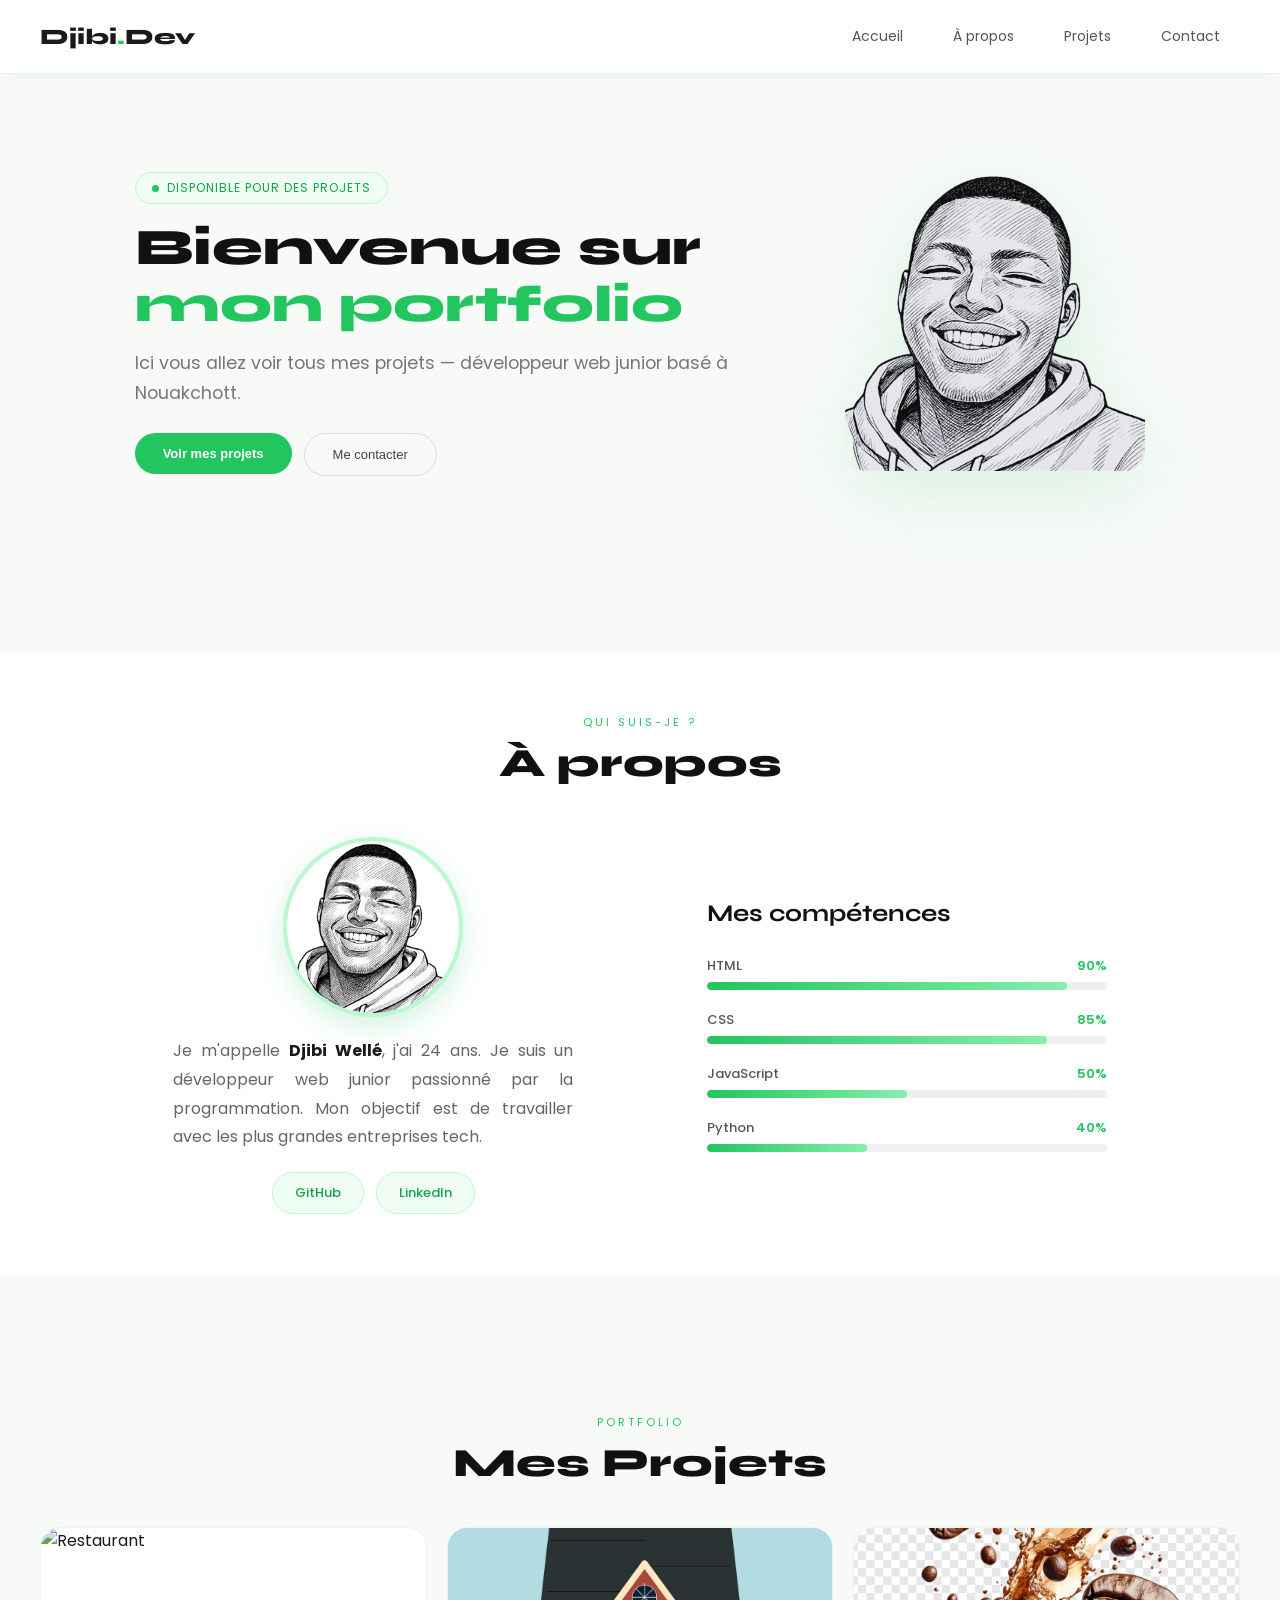
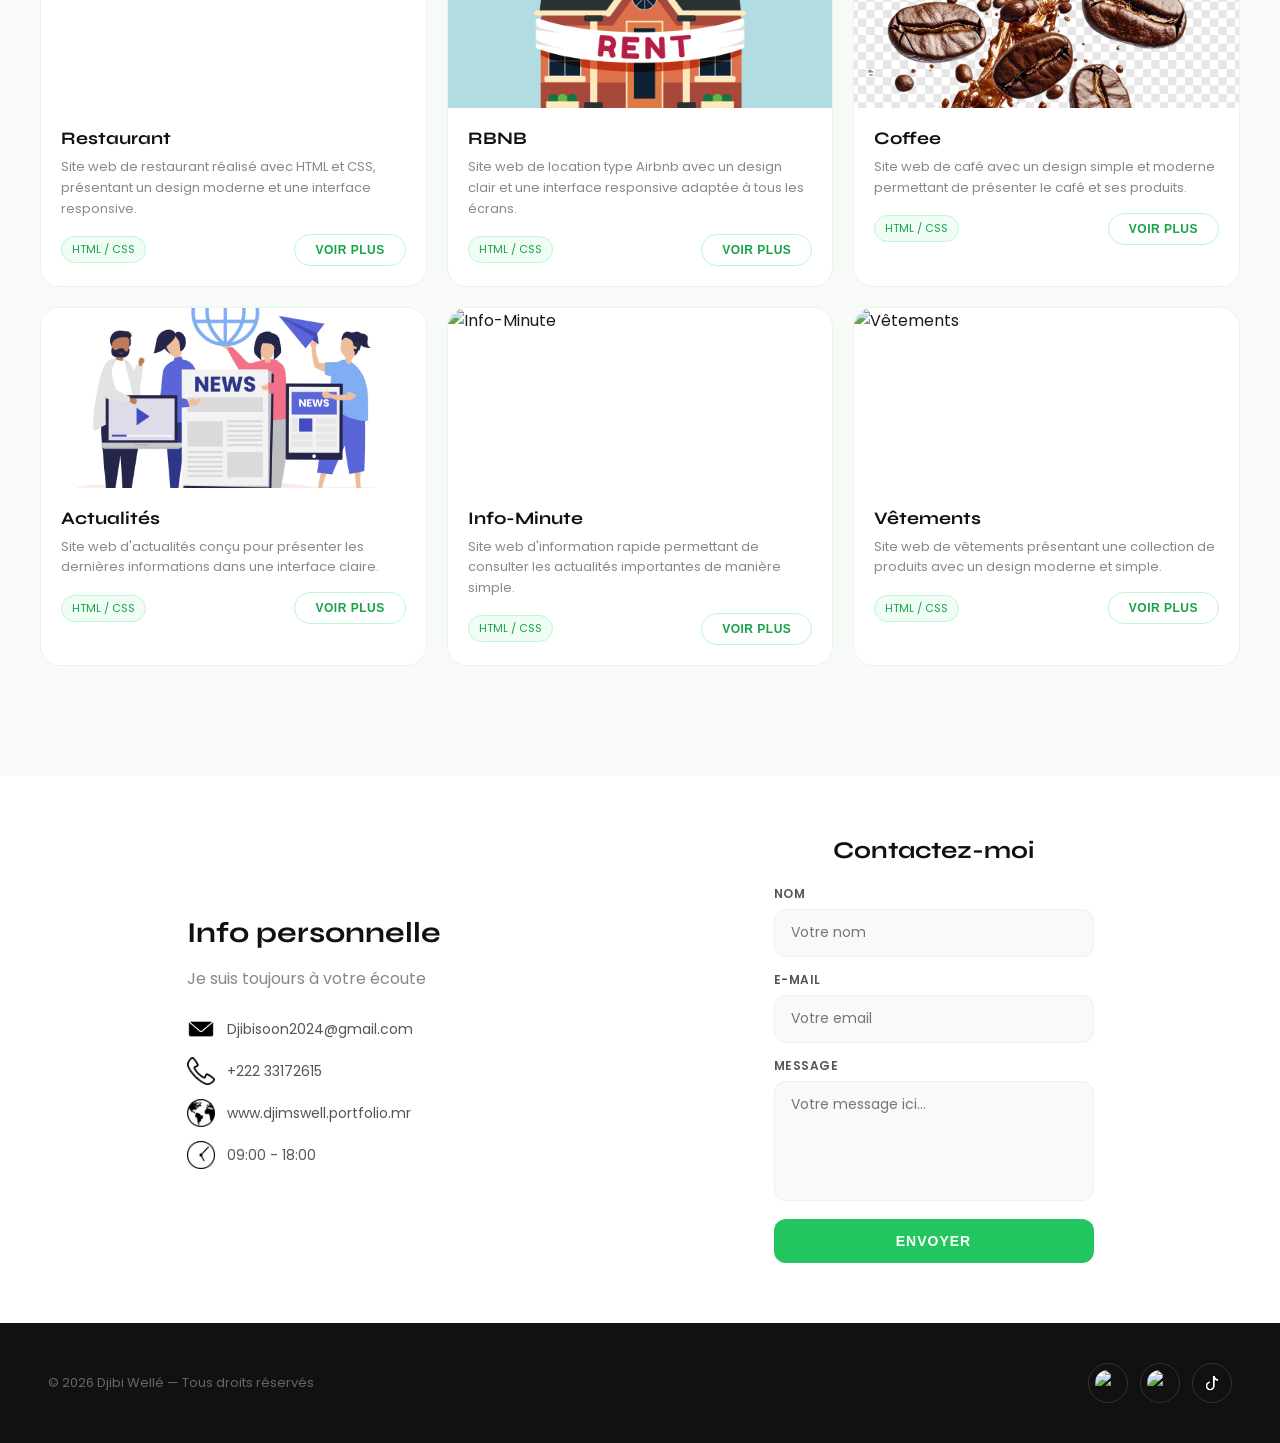
==== commit 8ba6da25: "mise a jour portfolio" ====
--- a/index.html
+++ b/index.html
@@ -4,684 +4,13 @@
     <meta charset="UTF-8">
     <meta name="viewport" content="width=device-width, initial-scale=1.0">
     <title>Portfolio - Djibi Wellé</title>
-    
-    <style>
-        *{
-            padding: 0;
-            margin: 0;
-            list-style: none;
-            text-decoration: none;
-            color: bisque;
-            box-sizing: border-box;
-        }
-
-        html{
-            scroll-behavior: smooth;
-        }
-
-        body{
-            background: #361509;
-        }
-
-        .header{
-            display: flex;
-            justify-content: space-between;
-            align-items: center;     
-            color: bisque;
-            margin-top: 10px;
-        }
-
-        .header h1{
-            padding-left: 10px;
-        }
-
-        .navbar ul {
-            display: flex;
-            gap: 20px;
-            padding-right: 20px;
-            font-size: 1.3rem;
-        }
-
-        .navbar li{
-            width: 100px;
-            display: flex;
-            justify-content: center;
-            align-items: center;
-            padding: 20px;
-            cursor: pointer;
-            border-radius: 20px;
-            transition: 0.2s;
-        }
-        
-        .navbar a{
-            text-decoration: none;
-            color: bisque;
-        }
-
-        .navbar li:hover{
-            background: brown;
-            border-color: rgba(255, 255, 255, 1);
-            transform: translateY(-3px);
-            box-shadow: 0 10px 25px rgba(0, 0, 0, 0.2);
-        }
-
-        .navbar li:active{
-            transform: translateY(0);
-            box-shadow: 0 5px 15px rgba(0, 0, 0, 0.2);
-        }
-
-        .hamburger{
-            display: none;
-            flex-direction: column;
-            gap: 5px;
-            cursor: pointer;
-            padding-right: 20px;
-        }
-
-        .hamburger span{
-            width: 30px;
-            height: 3px;
-            background: bisque;
-            border-radius: 5px;
-            transition: 0.3s;
-        }
-
-        /* ========================
-           HERO
-        ======================== */
-        .hero{
-            width: 90%;
-            margin: 0 auto;
-            min-height: 500px;
-            display: flex;
-            justify-content: space-evenly;
-            align-items: center; 
-            color: bisque;
-        }
-
-        .projet{
-            width: 700px;
-            display: flex;
-            flex-direction: column;
-            justify-content: center;
-            align-items: center;
-            animation: slideFromleft 2s ease;
-        }
-
-        @keyframes slideFromleft {
-            from{ transform: translateX(-700px); opacity: 0; }
-            to{ transform: translateX(0); opacity: 1; }
-        }
-
-        .projet h2{
-            font-family: georgia;
-            font-size: 3.5rem;
-        }
-
-        .projet h3{
-            font-size: 2rem;
-            font-family: georgia;
-        }
-
-        .projet button{
-            background: transparent;
-            border: 2px solid rgba(255, 255, 255, 0.6);
-            color: white;
-            padding: 15px 35px;
-            font-size: 18px;
-            text-transform: uppercase;
-            letter-spacing: 1px;
-            cursor: pointer;
-            position: relative;
-            overflow: hidden;
-            transition: all 0.3s ease;
-            backdrop-filter: blur(10px);
-            border-radius: 20px;
-        }
-
-        .projet button:hover{
-            background: brown;
-            border-color: rgba(255, 255, 255, 1);
-            transform: translateY(-3px);
-            box-shadow: 0 10px 25px rgba(0, 0, 0, 0.2);
-        }
-
-        .projet button:active{
-            transform: translateY(0);
-            box-shadow: 0 5px 15px rgba(0, 0, 0, 0.2);
-        }
-
-        .image img{
-            width: 300px;
-            animation: slideFromRight 2s ease;
-        }
-
-        @keyframes slideFromRight {
-            from{ transform: translateX(300px); opacity: 0; }
-            to{ transform: translateX(0); opacity: 1; }
-        }
-
-        /* ========================
-           À PROPOS
-        ======================== */
-        .apropos {
-            min-height: 500px;
-            margin-top: 100px;
-            background: #42190b;
-            display: flex;
-            flex-direction: column;
-            align-items: center;
-            padding: 50px 20px;
-            color: bisque;
-        }
-
-        .apropos h2 {
-            font-size: 3rem;
-            margin-bottom: 50px;
-        }
-
-        .apropos-content {
-            display: flex;
-            justify-content: space-evenly;
-            align-items: center;
-            gap: 50px;
-            width: 90%;
-        }
-
-        .apropos-gauche {
-            display: flex;
-            flex-direction: column;
-            align-items: center;
-            gap: 20px;
-            max-width: 400px;
-        }
-
-        .apropos-gauche img {
-            width: 200px;
-            height: 200px;
-            border-radius: 50%;
-            object-fit: cover;
-            box-shadow: 0 10px 30px rgba(0,0,0,0.5);
-        }
-
-        .apropos-gauche p {
-            text-align: justify;
-            font-size: 1.1rem;
-            line-height: 1.8;
-        }
-
-        .reseaux {
-            display: flex;
-            gap: 15px;
-        }
-
-        .reseaux a {
-            padding: 10px 25px;
-            border: 2px solid rgba(255,255,255,0.6);
-            color: bisque;
-            text-decoration: none;
-            border-radius: 20px;
-            transition: 0.3s;
-        }
-
-        .reseaux a:hover {
-            background: brown;
-            transform: translateY(-3px);
-        }
-
-        .apropos-droite {
-            display: flex;
-            flex-direction: column;
-            gap: 20px;
-            width: 400px;
-        }
-
-        .apropos-droite h3 {
-            font-size: 1.8rem;
-            margin-bottom: 10px;
-        }
-
-        .competence span {
-            display: block;
-            margin-bottom: 5px;
-            font-size: 1rem;
-        }
-
-        .barre {
-            width: 100%;
-            height: 10px;
-            background: rgba(255,255,255,0.2);
-            border-radius: 10px;
-            overflow: hidden;
-        }
-
-        .progression {
-            height: 100%;
-            width: 0%;
-            background: brown;
-            border-radius: 10px;
-            transition: width 1.5s ease;
-        }
-
-        /* ========================
-           PROJETS
-        ======================== */
-        .projets{
-            min-height: 500px;
-            margin-top: 100px;
-            background: #42190b;
-            display: flex;
-            flex-direction: column;
-            justify-content: center;
-            align-items: center;
-            padding: 20px;
-        }
-
-        .projets h2{
-            margin: 30px;
-            font-size: 3rem;
-            color: bisque;
-        }
-
-        .grid{
-            display: grid;
-            grid-template-columns: repeat(3, 1fr);
-            gap: 20px;
-            margin-bottom: 50px;
-        }
-
-        .card{
-            background: #2a0f05;
-            border: 1px solid bisque;
-            border-radius: 20px;
-            box-shadow: -2px 2px 8px 0px #a9a5a594;
-            width: 400px;
-            min-height: 450px;
-            display: flex;
-            flex-direction: column;
-            justify-content: center;
-            align-items: center;
-            color: bisque;
-            padding: 15px;
-        }
-
-        .card img{
-            width: 200px;
-            height: 200px;
-            border-radius: 20px;
-            box-shadow: 2px 2px 20px rgba(0, 0, 0, 0.637);
-            cursor: pointer;
-            transition: 0.3s;
-        }
-
-        .card img:hover{
-            transform: scale(1.3);
-        }
-
-        .card h3{
-            margin: 10px 0;
-            font-size: 1.5rem;
-            font-family: verdana;
-        }
-
-        .card p{
-            margin: 10px 0;
-            font-size: 1rem;
-            font-family: verdana;
-            text-align: justify;
-        }
-
-        .card button{
-            font-family: verdana;
-            background: transparent;
-            border: 2px solid rgba(255, 255, 255, 0.6);
-            color: white;
-            padding: 15px 35px;
-            font-size: 18px;
-            text-transform: uppercase;
-            letter-spacing: 1px;
-            cursor: pointer;
-            overflow: hidden;
-            transition: all 0.3s ease;
-            backdrop-filter: blur(10px);
-            border-radius: 20px;
-        }
-
-        .card button:hover{
-            background: brown;
-            border-color: rgba(255, 255, 255, 1);
-            transform: translateY(-3px);
-            box-shadow: 0 10px 25px rgba(0, 0, 0, 0.2);
-        }
-
-        .card button:active{
-            transform: translateY(0);
-            box-shadow: 0 5px 15px rgba(0, 0, 0, 0.2);
-        }
-
-        /* ========================
-           CONTACT
-        ======================== */
-        .sec{
-            height: 90px;
-        }
-
-        .contact{
-            background-color: #42190b;
-            min-height: 500px;
-            display: flex;
-            justify-content: space-around;
-            align-items: center;
-            padding: 40px 20px;
-        }
-
-        .cont{
-            display: flex;
-            flex-direction: column;
-        }
-
-        .cont h2{
-            font-family: georgia;
-            font-size: 2rem;
-            margin-bottom: 20px;
-        }
-
-        .cont p{
-            font-family: georgia;
-            font-size: 1.5rem;
-            margin-bottom: 20px;
-        }
-
-        .cont div{
-            display: flex;
-            gap: 10px;
-            align-items: center;
-            margin-bottom: 10px;
-        }
-
-        .cont img{
-            width: 30px;
-            height: 30px;
-        }
-
-        form{
-            display: flex;
-            flex-direction: column;
-        }
-
-        .form{
-            display: grid;
-            gap: 10px;
-        }
-
-        .form div{
-            display: flex;
-            justify-content: space-between;
-            align-items: center;
-        }
-
-        .contactt{
-            text-align: center;
-            margin-bottom: 20px;
-            font-size: 1.5rem;
-            text-transform: uppercase;
-        }
-
-        form input{
-            width: 250px;
-            height: 50px;
-            background: transparent;
-            border: 2px solid white;
-            color: bisque;
-            border-radius: 10px;
-            padding-left: 10px;    
-        }
-
-        form input:focus{
-            outline: none;
-            border-color: brown;
-        }
-
-        #mess{
-            background: #2a0f05;
-            padding: 10px;
-            width: 250px;
-            height: 100px;
-            border-radius: 10px;
-            resize: none;
-            border: 2px solid white;
-        }
-
-        #mess:focus{
-            outline: none;
-            border-color: brown;
-        }
-
-        form button{
-            width: 150px;
-            margin-left: 180px;
-            font-family: verdana;
-            background: transparent;
-            border: 2px solid rgba(255, 255, 255, 0.6);
-            color: white;
-            padding: 15px 35px;
-            font-size: 18px;
-            text-transform: uppercase;
-            letter-spacing: 1px;
-            cursor: pointer;
-            transition: all 0.3s ease;
-            backdrop-filter: blur(10px);
-            border-radius: 20px;
-        }
-
-        form button:hover{
-            background: brown;
-            border-color: rgba(255, 255, 255, 1);
-            transform: translateY(-3px);
-            box-shadow: 0 10px 25px rgba(0, 0, 0, 0.2);
-        }
-
-        form button:active{
-            transform: translateY(0);
-            box-shadow: 0 5px 15px rgba(0, 0, 0, 0.2);
-        }
-
-        /* ========================
-           FOOTER
-        ======================== */
-        .footer{
-            background: #2a0f05;
-            height: 300px;
-            display: flex;
-            justify-content: center;
-            align-items: center;
-            flex-direction: column;
-            gap: 10px;
-        }
-
-        .footer p{
-            font-family: georgia;
-            font-size: 1.3rem;
-            color: bisque;
-        }
-
-        .social{
-            display: flex;
-            justify-content: center;
-            align-items: center;
-        }
-
-        .social img{
-            width: 50px;
-            margin-left: 10px;
-            cursor: pointer;
-            transition: 0.2s;
-        }
-
-        .social img:hover{
-            transform: scale(1.3);
-        }
-
-        /* ========================
-           RESPONSIVE 768px (tablette)
-        ======================== */
-        @media screen and (max-width: 768px) {
-            .grid {
-                grid-template-columns: repeat(2, 1fr);
-            }
-
-            .card {
-                width: 100%;
-            }
-
-            .apropos-content {
-                flex-direction: column;
-            }
-
-            .apropos-droite {
-                width: 100%;
-            }
-        }
-
-        /* ========================
-           RESPONSIVE 600px (mobile)
-        ======================== */
-        @media screen and (max-width: 600px) {
-
-            /* Navbar */
-            .hamburger {
-                display: flex;
-            }
-
-            .navbar ul {
-                display: none;
-                flex-direction: column;
-                width: 100%;
-                background: #2a0f05;
-                padding: 10px 0;
-                position: absolute;
-                top: 60px;
-                left: 0;
-                z-index: 999;
-            }
-
-            .navbar ul.active {
-                display: flex;
-            }
-
-            .navbar li {
-                width: 100%;
-                border-radius: 0;
-                padding: 15px 20px;
-            }
-
-            /* Hero */
-            .hero {
-                flex-direction: column-reverse;
-                padding: 20px;
-                min-height: auto;
-                gap: 20px;
-                text-align: center;
-            }
-
-            .projet {
-                width: 100%;
-            }
-
-            .projet h2 {
-                font-size: 2rem;
-            }
-
-            .projet h3 {
-                font-size: 1.2rem;
-            }
-
-            .image img {
-                width: 200px;
-            }
-
-            /* À propos */
-            .apropos-content {
-                flex-direction: column;
-            }
-
-            .apropos-droite {
-                width: 100%;
-            }
-
-            .apropos h2 {
-                font-size: 2rem;
-            }
-
-            /* Projets */
-            .grid {
-                grid-template-columns: 1fr;
-            }
-
-            .card {
-                width: 100%;
-            }
-
-            /* Contact */
-            .contact {
-                flex-direction: column;
-                gap: 40px;
-            }
-
-            .cont p {
-                font-size: 1.1rem;
-            }
-
-            form input, #mess {
-                width: 100%;
-            }
-
-            .form div {
-                flex-direction: column;
-                align-items: flex-start;
-                gap: 5px;
-            }
-
-            form button {
-                margin-left: 0;
-                width: 100%;
-            }
-
-            /* Footer */
-            .footer p {
-                font-size: 1rem;
-                text-align: center;
-                padding: 0 10px;
-            }
-        }
-
-        /* ========================
-           RESPONSIVE 320px (très petit)
-        ======================== */
-        @media screen and (max-width: 320px) {
-            .header {
-                flex-direction: column;
-                gap: 10px;
-            }
-
-            .projet h2 {
-                font-size: 1.5rem;
-            }
-
-            .apropos h2, .projets h2 {
-                font-size: 1.8rem;
-            }
-
-            .cont h2 {
-                font-size: 1.5rem;
-            }
-        }
-
-    </style>
+    <link href="https://fonts.googleapis.com/css2?family=Poppins:wght@300;400;600;700&family=Syne:wght@700;800&display=swap" rel="stylesheet">
+    <link rel="stylesheet" href="style.css">
 </head>
 <body>
+
     <header class="header">
-        <h1>Portfolio</h1>
+        <h1>Djibi<span>.</span>Dev</h1>
         <nav class="navbar">
             <div class="hamburger">
                 <span></span>
@@ -689,8 +18,8 @@
                 <span></span>
             </div>
             <ul class="nav-links">
-                <li>Accueil</li>
-                <li><a href="#apropos">A propos</a></li>
+                <li><a href="#">Accueil</a></li>
+                <li><a href="#apropos">À propos</a></li>
                 <li><a href="#projecct">Projets</a></li>
                 <li><a href="#Contact">Contact</a></li>
             </ul>
@@ -699,23 +28,26 @@
 
     <section class="hero">
         <div class="projet">
-            <h2>Bienvenue sur mon site</h2>
-            <h3>Ici vous allez voir tout mes projets</h3>
-            <a href="#projecct"><button>Voir mes projets</button></a>
+            <div class="hero-badge"><div class="hero-dot"></div>Disponible pour des projets</div>
+            <h2>Bienvenue sur<br><span>mon portfolio</span></h2>
+            <h3>Ici vous allez voir tous mes projets — développeur web junior basé à Nouakchott.</h3>
+            <div class="hero-btns">
+                <a href="#projecct"><button class="btn-primary">Voir mes projets</button></a>
+                <a href="#Contact"><button class="btn-outline">Me contacter</button></a>
+            </div>
         </div>
         <div class="image">
-            <img src="image/Design_sans_titre-removebg-preview.png" alt="photo homme">
+            <img src="image/djimswell.png" alt="photo homme">
         </div>
     </section>
 
     <section class="apropos" id="apropos">
+        <div class="section-eyebrow">Qui suis-je ?</div>
         <h2>À propos</h2>
         <div class="apropos-content">
             <div class="apropos-gauche">
-                <img src="image/photo_2026-03-16_05-42-23-removebg-preview.png" alt="photo Djibi">
-                <p>Je m'appelle <strong>Djibi Wellé</strong>, j'ai 24 ans.
-                Je suis un développeur web junior passionné par la programmation.
-                Mon objectif est de travailler avec les plus grandes entreprises tech.</p>
+                <img src="image/photo_2026-03-16_05-42-23-removebg-preview.png" target="_blank" alt="photo Djibi">
+                <p>Je m'appelle <strong>Djibi Wellé</strong>, j'ai 24 ans. Je suis un développeur web junior passionné par la programmation. Mon objectif est de travailler avec les plus grandes entreprises tech.</p>
                 <div class="reseaux">
                     <a href="#">GitHub</a>
                     <a href="#">LinkedIn</a>
@@ -724,19 +56,19 @@
             <div class="apropos-droite">
                 <h3>Mes compétences</h3>
                 <div class="competence">
-                    <span>HTML</span>
+                    <span>HTML <em>90%</em></span>
                     <div class="barre"><div class="progression" data-width="90%"></div></div>
                 </div>
                 <div class="competence">
-                    <span>CSS</span>
+                    <span>CSS <em>85%</em></span>
                     <div class="barre"><div class="progression" data-width="85%"></div></div>
                 </div>
                 <div class="competence">
-                    <span>JavaScript</span>
+                    <span>JavaScript <em>50%</em></span>
                     <div class="barre"><div class="progression" data-width="50%"></div></div>
                 </div>
                 <div class="competence">
-                    <span>Python</span>
+                    <span>Python <em>40%</em></span>
                     <div class="barre"><div class="progression" data-width="40%"></div></div>
                 </div>
             </div>
@@ -744,74 +76,97 @@
     </section>
 
     <section class="projets" id="projecct">
+        <div class="section-eyebrow">Portfolio</div>
         <h2>Mes Projets</h2>
         <div class="grid">
             <div class="card">
-                <img src="image/resto2.jpg" alt="">
-                <h3>Restaurant</h3>
-                <p>Site web de restaurant réalisé avec HTML et CSS, présentant un design moderne
-                et une interface responsive pour une navigation simple sur ordinateur et smartphone.</p>
-                <button>Voir plus</button>
-            </div>
-            <div class="card">
-                <img src="image/rbnb.jpg" alt="">
-                <h3>RBNB</h3>
-                <p>Site web de location type Airbnb réalisé avec HTML et CSS, mettant en avant des logements avec 
-                    un design clair et une interface responsive adaptée à tous les écrans.</p>
-                <button>Voir plus</button>
-            </div>
-            <div class="card">
-                <img src="image/coffee.jpg" alt="">
-                <h3>Coffee</h3>
-                <p>Site web de café réalisé avec HTML et CSS, avec un design simple et
-                moderne permettant de présenter le café, ses produits et son ambiance.</p>
-                <button>Voir plus</button>
-            </div>
-            <div class="card">
-                <img src="image/actualites.jpg" alt="">
-                <h3>Actualités</h3>
-                <p>Site web d'actualités réalisé avec HTML et CSS, conçu pour présenter les 
-                dernières informations dans une interface claire et facile à lire.</p>
-                <button>Voir plus</button>
-            </div>
-            <div class="card">
-                <img src="image/information.jpg" alt="">
-                <h3>Info-Minute</h3>
-                <p>Site web d'information rapide conçu avec HTML et CSS, permettant de consulter les 
-                actualités importantes de manière simple, rapide et accessible sur tous les écrans.</p>
-                <button>Voir plus</button>
-            </div>
-            <div class="card">
-                <img src="image/vetements.jpg" alt="">
-                <h3>Vêtements</h3>
-                <p>Site web de vêtements réalisé avec HTML et CSS, présentant une collection
-                 de produits avec un design moderne et une interface simple à parcourir.</p>
-                <button>Voir plus</button>
-            </div>
-        </div>
-    </section>
-
-    <section class="sec"></section>
+                <img src="image/resto2.jpg" alt="Restaurant">
+                <div class="card-body">
+                    <h3>Restaurant</h3>
+                    <p>Site web de restaurant réalisé avec HTML et CSS, présentant un design moderne et une interface responsive.</p>
+                    <div class="card-bottom">
+                        <span class="card-tag">HTML / CSS</span>
+                        <button><a href="/Restaurant/Restaurant.html">Voir plus</a></button>
+                    </div>
+                </div>
+            </div>
+            <div class="card">
+                <img src="image/rbnb.jpg" alt="RBNB">
+                <div class="card-body">
+                    <h3>RBNB</h3>
+                    <p>Site web de location type Airbnb avec un design clair et une interface responsive adaptée à tous les écrans.</p>
+                    <div class="card-bottom">
+                        <span class="card-tag">HTML / CSS</span>
+                        <button>Voir plus</button>
+                    </div>
+                </div>
+            </div>
+            <div class="card">
+                <img src="image/coffee.jpg" alt="Coffee">
+                <div class="card-body">
+                    <h3>Coffee</h3>
+                    <p>Site web de café avec un design simple et moderne permettant de présenter le café et ses produits.</p>
+                    <div class="card-bottom">
+                        <span class="card-tag">HTML / CSS</span>
+                        <button>Voir plus</button>
+                    </div>
+                </div>
+            </div>
+            <div class="card">
+                <img src="image/actualites.jpg" alt="Actualités">
+                <div class="card-body">
+                    <h3>Actualités</h3>
+                    <p>Site web d'actualités conçu pour présenter les dernières informations dans une interface claire.</p>
+                    <div class="card-bottom">
+                        <span class="card-tag">HTML / CSS</span>
+                        <button>Voir plus</button>
+                    </div>
+                </div>
+            </div>
+            <div class="card">
+                <img src="image/information.jpg" alt="Info-Minute">
+                <div class="card-body">
+                    <h3>Info-Minute</h3>
+                    <p>Site web d'information rapide permettant de consulter les actualités importantes de manière simple.</p>
+                    <div class="card-bottom">
+                        <span class="card-tag">HTML / CSS</span>
+                        <button>Voir plus</button>
+                    </div>
+                </div>
+            </div>
+            <div class="card">
+                <img src="image/vetements.jpg" alt="Vêtements">
+                <div class="card-body">
+                    <h3>Vêtements</h3>
+                    <p>Site web de vêtements présentant une collection de produits avec un design moderne et simple.</p>
+                    <div class="card-bottom">
+                        <span class="card-tag">HTML / CSS</span>
+                        <button>Voir plus</button>
+                    </div>
+                </div>
+            </div>
+        </div>
+    </section>
 
     <section class="contact" id="Contact">
         <div class="cont">
             <h2>Info personnelle</h2>
             <p>Je suis toujours à votre écoute</p>
             <div>
-                <img src="image/email.png" alt="">
+                <img src="image/email.png" alt="email">
                 <span>Djibisoon2024@gmail.com</span>
             </div>
             <div>
-                <img src="image/telephone.png" alt="">
+                <img src="image/telephone.png" alt="téléphone">
                 <span>+222 33172615</span>
             </div>
             <div>
-                <img src="image/monde.png" alt="">
+                <img src="image/monde.png" alt="site">
                 <span>www.djimswell.portfolio.mr</span>
             </div>
             <div>
-                <img src="image/heure.png" alt="">
-                <span>09:00-18:00</span>
+                <img src="image/heure.png" alt="horaires">
+                <span>09:00 - 18:00</span>
             </div>
         </div>
         <form>
@@ -829,9 +184,9 @@
                 </div>
                 <div>
                     <label for="mess">Message</label>
-                    <textarea id="mess" placeholder="Ici votre message"></textarea>
-                </div>
-                <button id="btn">Envoyer</button>
+                    <textarea id="mess" placeholder="Votre message ici..."></textarea>
+                </div>
+                <button type="submit">Envoyer</button>
             </div>
         </form>
     </section>
@@ -844,7 +199,7 @@
             <img src="image/tiktok.png" alt="tiktok">
         </div>
     </footer>
-    
+
     <script>
         const hamburger = document.querySelector(".hamburger");
         const navlinks = document.querySelector(".nav-links");
@@ -859,6 +214,6 @@
             navlinks.classList.toggle("active");
         });
     </script>
-    
+
 </body>
 </html>
--- a/style.css
+++ b/style.css
@@ -0,0 +1,800 @@
+* {
+  padding: 0;
+  margin: 0;
+  list-style: none;
+  text-decoration: none;
+  box-sizing: border-box;
+}
+
+html {
+  scroll-behavior: smooth;
+}
+
+body {
+  background: #f8faf8;
+  font-family: "Poppins", sans-serif;
+  color: #1a1a1a;
+}
+
+/* ========================
+           HEADER
+        ======================== */
+.header {
+  display: flex;
+  justify-content: space-between;
+  align-items: center;
+  background: #fff;
+  border-bottom: 1px solid #e8f5e9;
+  padding: 16px 40px;
+  position: sticky;
+  top: 0;
+  z-index: 100;
+  box-shadow: 0 2px 12px rgba(34, 197, 94, 0.06);
+}
+
+.header h1 {
+  font-family: "Syne", sans-serif;
+  font-size: 22px;
+  font-weight: 800;
+  color: #1a1a1a;
+}
+
+.header h1 span {
+  color: #22c55e;
+}
+
+.navbar ul {
+  display: flex;
+  gap: 10px;
+}
+
+.navbar li {
+  padding: 10px 20px;
+  border-radius: 30px;
+  cursor: pointer;
+  transition: 0.2s;
+  font-size: 14px;
+  color: #555;
+}
+
+.navbar a {
+  color: #555;
+}
+
+.navbar li:hover {
+  background: #f0fdf4;
+  color: #22c55e;
+}
+
+.navbar a:hover {
+  color: #22c55e;
+}
+
+.hamburger {
+  display: none;
+  flex-direction: column;
+  gap: 5px;
+  cursor: pointer;
+}
+
+.hamburger span {
+  width: 28px;
+  height: 3px;
+  background: #22c55e;
+  border-radius: 5px;
+  transition: 0.3s;
+}
+
+/* ========================
+           HERO
+        ======================== */
+.hero {
+  width: 90%;
+  margin: 0 auto;
+  min-height: 500px;
+  display: flex;
+  justify-content: space-evenly;
+  align-items: center;
+  gap: 40px;
+}
+
+.projet {
+  width: 600px;
+  display: flex;
+  flex-direction: column;
+  justify-content: center;
+  align-items: flex-start;
+  gap: 16px;
+  animation: slideFromLeft 1s ease;
+}
+
+@keyframes slideFromLeft {
+  from {
+    transform: translateX(-80px);
+    opacity: 0;
+  }
+  to {
+    transform: translateX(0);
+    opacity: 1;
+  }
+}
+
+.hero-badge {
+  display: inline-flex;
+  align-items: center;
+  gap: 8px;
+  background: #f0fdf4;
+  border: 1px solid #bbf7d0;
+  padding: 6px 16px;
+  border-radius: 30px;
+  font-size: 12px;
+  color: #16a34a;
+  letter-spacing: 1px;
+  text-transform: uppercase;
+}
+
+.hero-dot {
+  width: 7px;
+  height: 7px;
+  border-radius: 50%;
+  background: #22c55e;
+  animation: pulse 2s infinite;
+}
+
+@keyframes pulse {
+  0%,
+  100% {
+    opacity: 1;
+    transform: scale(1);
+  }
+  50% {
+    opacity: 0.4;
+    transform: scale(0.7);
+  }
+}
+
+.projet h2 {
+  font-family: "Syne", sans-serif;
+  font-size: 3.2rem;
+  font-weight: 800;
+  line-height: 1.1;
+  color: #111;
+}
+
+.projet h2 span {
+  color: #22c55e;
+}
+
+.projet h3 {
+  font-size: 1.1rem;
+  font-weight: 400;
+  color: #777;
+  line-height: 1.7;
+}
+
+.hero-btns {
+  display: flex;
+  gap: 12px;
+  margin-top: 8px;
+}
+
+.btn-primary {
+  background: #22c55e;
+  color: #fff;
+  border: none;
+  padding: 13px 28px;
+  border-radius: 30px;
+  font-size: 13px;
+  font-weight: 600;
+  cursor: pointer;
+  transition:
+    transform 0.2s,
+    box-shadow 0.2s;
+}
+
+.btn-primary:hover {
+  transform: translateY(-3px);
+  box-shadow: 0 8px 24px rgba(34, 197, 94, 0.35);
+}
+
+.btn-outline {
+  background: transparent;
+  color: #444;
+  border: 1.5px solid #ddd;
+  padding: 13px 28px;
+  border-radius: 30px;
+  font-size: 13px;
+  cursor: pointer;
+  transition:
+    border-color 0.2s,
+    color 0.2s;
+}
+
+.btn-outline:hover {
+  border-color: #22c55e;
+  color: #22c55e;
+}
+
+.image img {
+  width: 300px;
+  animation: slideFromRight 1s ease;
+  border-radius: 20px;
+  filter: drop-shadow(0 20px 40px rgba(34, 197, 94, 0.15));
+}
+
+@keyframes slideFromRight {
+  from {
+    transform: translateX(80px);
+    opacity: 0;
+  }
+  to {
+    transform: translateX(0);
+    opacity: 1;
+  }
+}
+
+/* ========================
+           À PROPOS
+        ======================== */
+.apropos {
+  min-height: 500px;
+  margin-top: 80px;
+  background: #fff;
+  display: flex;
+  flex-direction: column;
+  align-items: center;
+  padding: 60px 40px;
+}
+
+.section-eyebrow {
+  font-size: 11px;
+  text-transform: uppercase;
+  letter-spacing: 3px;
+  color: #22c55e;
+  margin-bottom: 8px;
+  text-align: center;
+}
+
+.apropos h2 {
+  font-family: "Syne", sans-serif;
+  font-size: 2.5rem;
+  font-weight: 800;
+  color: #111;
+  margin-bottom: 50px;
+  text-align: center;
+}
+
+.apropos-content {
+  display: flex;
+  justify-content: space-evenly;
+  align-items: center;
+  gap: 60px;
+  width: 90%;
+}
+
+.apropos-gauche {
+  display: flex;
+  flex-direction: column;
+  align-items: center;
+  gap: 20px;
+  max-width: 400px;
+}
+
+.apropos-gauche img {
+  width: 180px;
+  height: 180px;
+  border-radius: 50%;
+  object-fit: cover;
+  border: 4px solid #bbf7d0;
+  box-shadow: 0 10px 30px rgba(34, 197, 94, 0.2);
+}
+
+.apropos-gauche p {
+  text-align: justify;
+  font-size: 1rem;
+  color: #666;
+  line-height: 1.8;
+}
+
+.apropos-gauche p strong {
+  color: #1a1a1a;
+}
+
+.reseaux {
+  display: flex;
+  gap: 12px;
+}
+
+.reseaux a {
+  padding: 10px 22px;
+  border: 1.5px solid #bbf7d0;
+  color: #16a34a;
+  border-radius: 30px;
+  font-size: 13px;
+  font-weight: 500;
+  transition: 0.3s;
+  background: #f0fdf4;
+}
+
+.reseaux a:hover {
+  background: #22c55e;
+  color: #fff;
+  border-color: #22c55e;
+  transform: translateY(-3px);
+}
+
+.apropos-droite {
+  display: flex;
+  flex-direction: column;
+  gap: 20px;
+  width: 400px;
+}
+
+.apropos-droite h3 {
+  font-family: "Syne", sans-serif;
+  font-size: 1.5rem;
+  font-weight: 700;
+  color: #111;
+  margin-bottom: 8px;
+}
+
+.competence span {
+  display: flex;
+  justify-content: space-between;
+  margin-bottom: 6px;
+  font-size: 13px;
+  color: #555;
+  font-weight: 500;
+}
+
+.competence span em {
+  color: #22c55e;
+  font-style: normal;
+  font-weight: 600;
+}
+
+.barre {
+  width: 100%;
+  height: 8px;
+  background: #f0f0f0;
+  border-radius: 4px;
+  overflow: hidden;
+}
+
+.progression {
+  height: 100%;
+  width: 0%;
+  background: linear-gradient(90deg, #22c55e, #86efac);
+  border-radius: 4px;
+  transition: width 1.5s ease;
+}
+
+/* ========================
+           PROJETS
+        ======================== */
+.projets {
+  min-height: 500px;
+  margin-top: 80px;
+  background: #f8faf8;
+  display: flex;
+  flex-direction: column;
+  justify-content: center;
+  align-items: center;
+  padding: 60px 40px;
+}
+
+.projets h2 {
+  font-family: "Syne", sans-serif;
+  font-size: 2.5rem;
+  font-weight: 800;
+  color: #111;
+  margin-bottom: 40px;
+  text-align: center;
+}
+
+.grid {
+  display: grid;
+  grid-template-columns: repeat(3, 1fr);
+  gap: 20px;
+  margin-bottom: 50px;
+  width: 100%;
+  max-width: 1200px;
+}
+
+.card {
+  background: #fff;
+  border: 1.5px solid #e8f5e9;
+  border-radius: 20px;
+  overflow: hidden;
+  display: flex;
+  flex-direction: column;
+  align-items: center;
+  color: #1a1a1a;
+  transition:
+    transform 0.25s,
+    border-color 0.25s,
+    box-shadow 0.25s;
+  cursor: pointer;
+}
+
+.card:hover {
+  transform: translateY(-6px);
+  border-color: #22c55e;
+  box-shadow: 0 12px 32px rgba(34, 197, 94, 0.12);
+}
+
+.card img {
+  width: 100%;
+  height: 180px;
+  object-fit: cover;
+  transition: 0.3s;
+}
+
+.card img:hover {
+  transform: scale(1.05);
+}
+
+.card-body {
+  padding: 20px;
+  width: 100%;
+}
+
+.card h3 {
+  font-family: "Syne", sans-serif;
+  font-size: 1.1rem;
+  font-weight: 700;
+  color: #111;
+  margin-bottom: 8px;
+}
+
+.card p {
+  font-size: 13px;
+  color: #888;
+  line-height: 1.6;
+  margin-bottom: 14px;
+}
+
+.card-bottom {
+  display: flex;
+  justify-content: space-between;
+  align-items: center;
+}
+
+.card-tag {
+  font-size: 11px;
+  background: #f0fdf4;
+  color: #16a34a;
+  padding: 4px 10px;
+  border-radius: 20px;
+  border: 1px solid #bbf7d0;
+}
+
+.card button {
+  background: transparent;
+  border: 1.5px solid #bbf7d0;
+  color: #16a34a;
+  padding: 8px 20px;
+  font-size: 12px;
+  font-weight: 600;
+  text-transform: uppercase;
+  letter-spacing: 0.5px;
+  cursor: pointer;
+  border-radius: 20px;
+  transition: all 0.3s ease;
+}
+
+.card button a {
+    color: #16a34a;
+}
+
+.card button a:hover {
+    color: #fff;
+}
+
+.card button:hover {
+  background: #22c55e;
+  border-color: #22c55e;
+  color: #fff;
+  transform: translateY(-2px);
+}
+
+/* ========================
+           CONTACT
+        ======================== */
+.contact {
+  background: #fff;
+  min-height: 500px;
+  display: flex;
+  justify-content: space-around;
+  align-items: center;
+  padding: 60px 40px;
+  gap: 40px;
+}
+
+.cont h2 {
+  font-family: "Syne", sans-serif;
+  font-size: 1.8rem;
+  font-weight: 700;
+  color: #111;
+  margin-bottom: 16px;
+}
+
+.cont p {
+  font-size: 1rem;
+  color: #888;
+  margin-bottom: 24px;
+}
+
+.cont div {
+  display: flex;
+  gap: 12px;
+  align-items: center;
+  margin-bottom: 14px;
+  font-size: 14px;
+  color: #555;
+}
+
+.cont img {
+  width: 28px;
+  height: 28px;
+}
+
+.contactt {
+  text-align: center;
+  margin-bottom: 20px;
+}
+
+.contactt h2 {
+  font-family: "Syne", sans-serif;
+  font-size: 1.5rem;
+  font-weight: 700;
+  color: #111;
+}
+
+form {
+  display: flex;
+  flex-direction: column;
+  width: 320px;
+}
+
+.form {
+  display: flex;
+  flex-direction: column;
+  gap: 14px;
+}
+
+.form div {
+  display: flex;
+  flex-direction: column;
+  gap: 6px;
+}
+
+.form label {
+  font-size: 12px;
+  font-weight: 600;
+  color: #555;
+  letter-spacing: 0.5px;
+  text-transform: uppercase;
+}
+
+form input {
+  width: 100%;
+  height: 48px;
+  background: #f8faf8;
+  border: 1.5px solid #e8f5e9;
+  color: #1a1a1a;
+  border-radius: 12px;
+  padding: 0 16px;
+  font-size: 14px;
+  font-family: "Poppins", sans-serif;
+  transition: border-color 0.2s;
+}
+
+form input:focus {
+  outline: none;
+  border-color: #22c55e;
+  background: #f0fdf4;
+}
+
+#mess {
+  background: #f8faf8;
+  border: 1.5px solid #e8f5e9;
+  padding: 12px 16px;
+  width: 100%;
+  height: 120px;
+  border-radius: 12px;
+  resize: none;
+  font-size: 14px;
+  font-family: "Poppins", sans-serif;
+  color: #1a1a1a;
+  transition: border-color 0.2s;
+}
+
+#mess:focus {
+  outline: none;
+  border-color: #22c55e;
+  background: #f0fdf4;
+}
+
+form button {
+  background: #22c55e;
+  color: #fff;
+  border: none;
+  padding: 14px;
+  font-size: 14px;
+  font-weight: 600;
+  text-transform: uppercase;
+  letter-spacing: 1px;
+  cursor: pointer;
+  border-radius: 12px;
+  transition: all 0.3s ease;
+  margin-top: 4px;
+}
+
+form button:hover {
+  background: #16a34a;
+  transform: translateY(-2px);
+  box-shadow: 0 8px 24px rgba(34, 197, 94, 0.3);
+}
+
+/* ========================
+           FOOTER
+        ======================== */
+.footer {
+  background: #111;
+  padding: 40px 48px;
+  display: flex;
+  justify-content: space-between;
+  align-items: center;
+}
+
+.footer p {
+  font-size: 13px;
+  color: #666;
+}
+
+.social {
+  display: flex;
+  gap: 12px;
+}
+
+.social img {
+  width: 40px;
+  height: 40px;
+  cursor: pointer;
+  transition: 0.2s;
+  border-radius: 50%;
+  border: 1px solid #333;
+  padding: 6px;
+}
+
+.social img:hover {
+  transform: scale(1.2);
+  border-color: #22c55e;
+}
+
+/* ========================
+           RESPONSIVE 768px
+        ======================== */
+@media screen and (max-width: 768px) {
+  .grid {
+    grid-template-columns: repeat(2, 1fr);
+  }
+
+  .apropos-content {
+    flex-direction: column;
+  }
+
+  .apropos-droite {
+    width: 100%;
+  }
+}
+
+/* ========================
+           RESPONSIVE 600px
+        ======================== */
+@media screen and (max-width: 600px) {
+  .header {
+    padding: 16px 20px;
+  }
+
+  .hamburger {
+    display: flex;
+  }
+
+  .navbar ul {
+    display: none;
+    flex-direction: column;
+    width: 100%;
+    background: #fff;
+    padding: 10px 0;
+    position: absolute;
+    top: 65px;
+    left: 0;
+    z-index: 999;
+    border-bottom: 1px solid #e8f5e9;
+    box-shadow: 0 8px 20px rgba(0, 0, 0, 0.06);
+  }
+
+  .navbar ul.active {
+    display: flex;
+  }
+
+  .navbar li {
+    width: 100%;
+    border-radius: 0;
+    padding: 14px 24px;
+  }
+
+  .hero {
+    flex-direction: column-reverse;
+    padding: 30px 20px;
+    min-height: auto;
+    text-align: center;
+  }
+
+  .projet {
+    width: 100%;
+    align-items: center;
+  }
+
+  .projet h2 {
+    font-size: 2rem;
+  }
+
+  .image img {
+    width: 200px;
+  }
+
+  .hero-btns {
+    flex-direction: column;
+    width: 100%;
+  }
+
+  .btn-primary,
+  .btn-outline {
+    width: 100%;
+    text-align: center;
+  }
+
+  .apropos-content {
+    flex-direction: column;
+  }
+
+  .apropos-droite {
+    width: 100%;
+  }
+
+  .grid {
+    grid-template-columns: 1fr;
+  }
+
+  .contact {
+    flex-direction: column;
+    padding: 40px 20px;
+  }
+
+  form {
+    width: 100%;
+  }
+
+  .footer {
+    flex-direction: column;
+    gap: 20px;
+    text-align: center;
+    padding: 30px 20px;
+  }
+}
+
+/* ========================
+           RESPONSIVE 320px
+        ======================== */
+@media screen and (max-width: 320px) {
+  .projet h2 {
+    font-size: 1.6rem;
+  }
+  .apropos h2,
+  .projets h2 {
+    font-size: 1.8rem;
+  }
+}
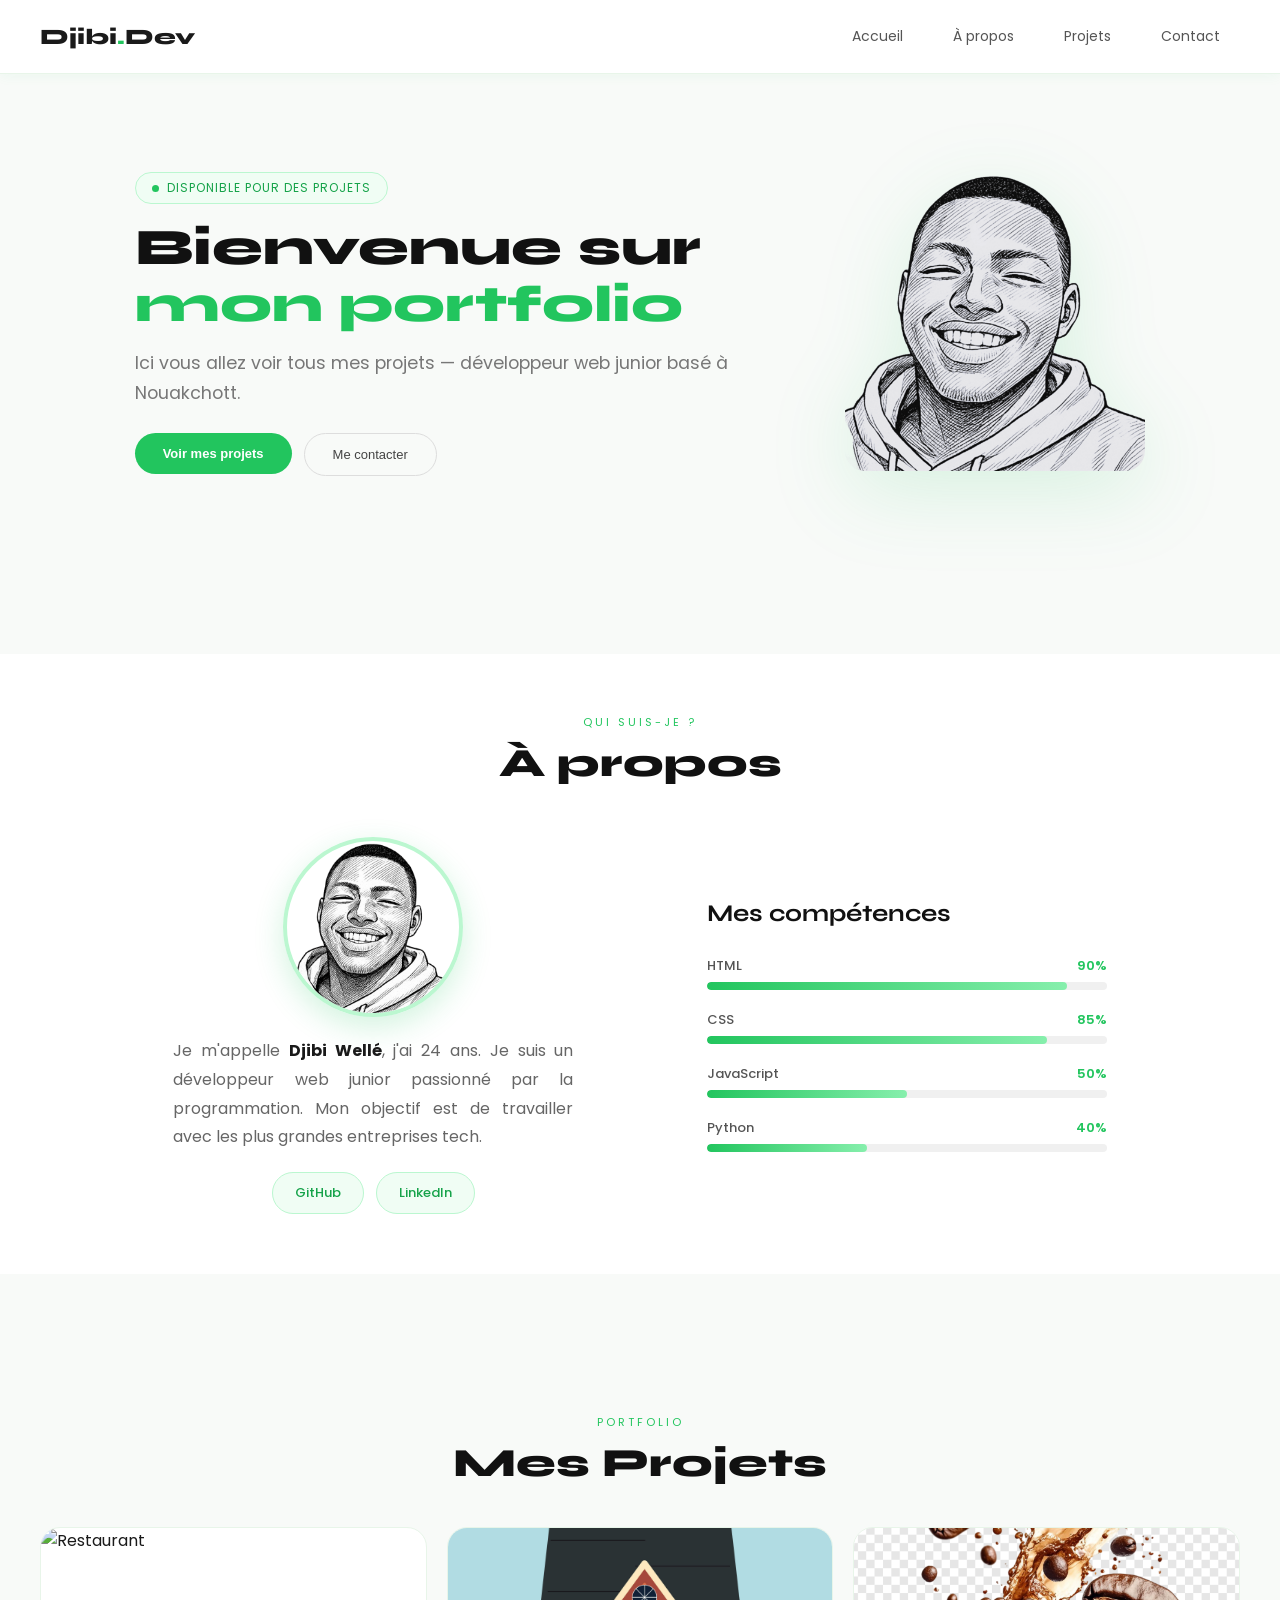
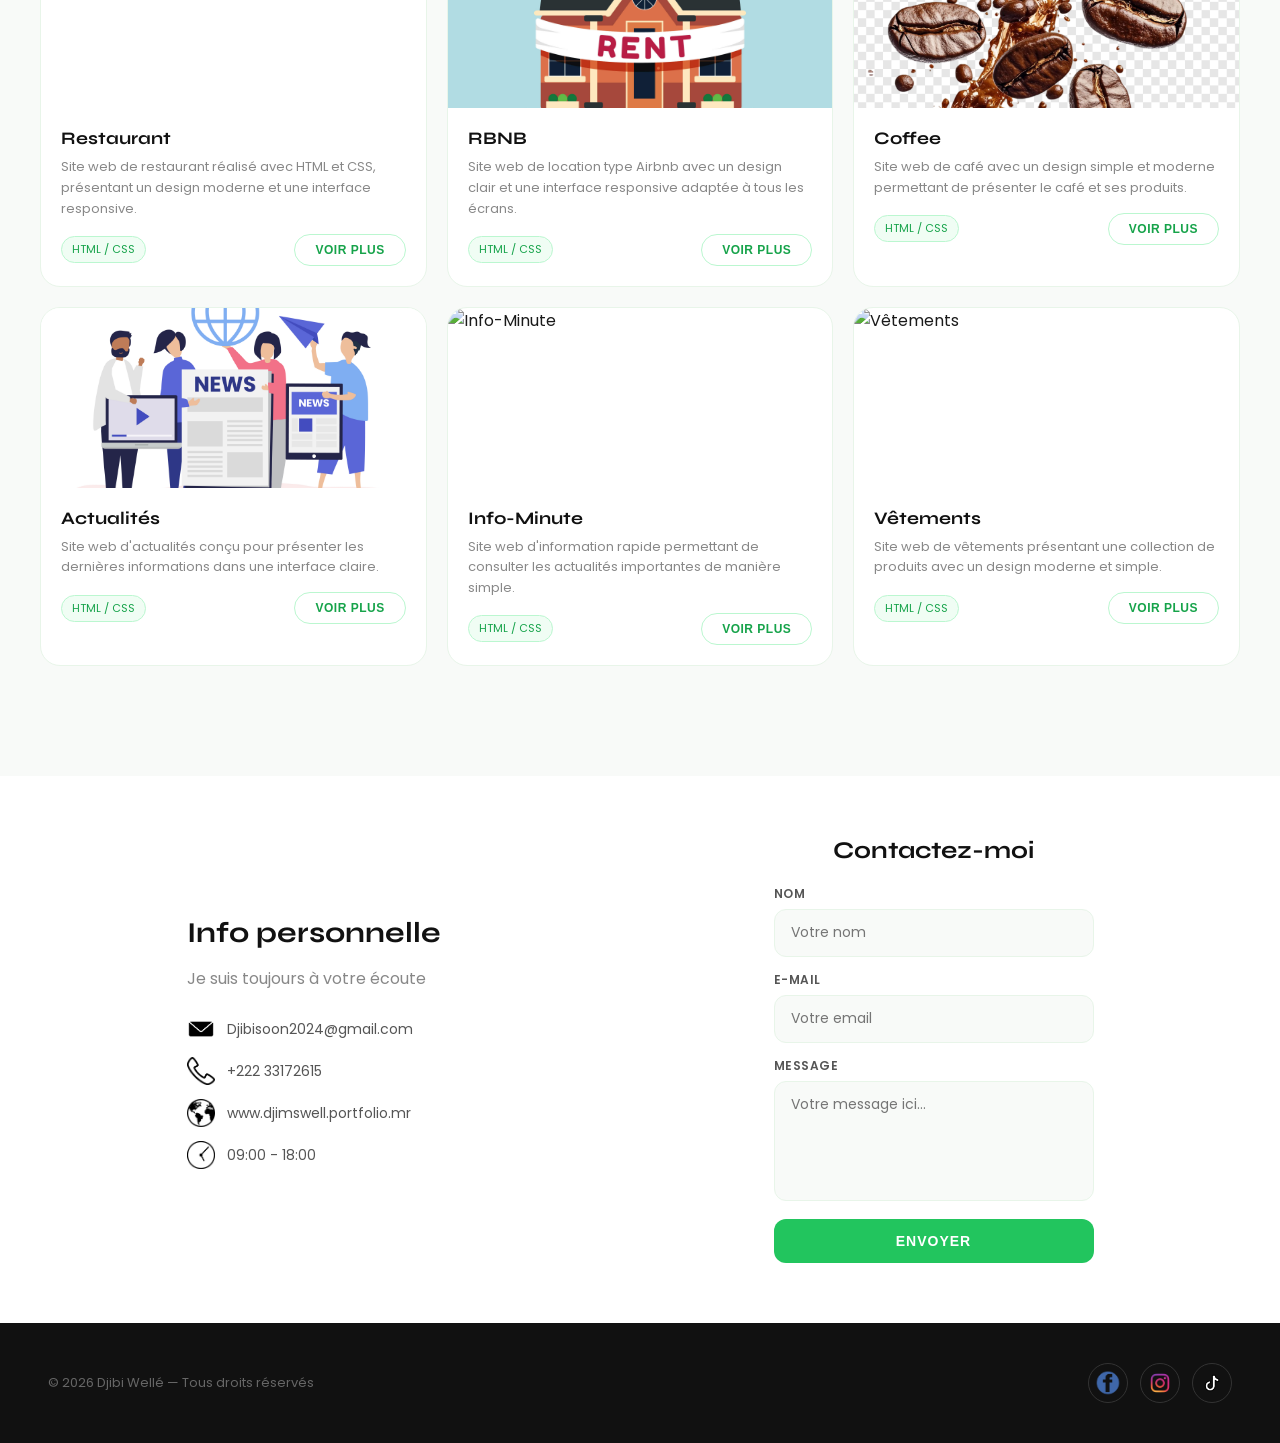
==== commit ee96964e: "mise a jour portfolio" ====
--- a/index.html
+++ b/index.html
@@ -13,7 +13,7 @@
         <h1>Djibi<span>.</span>Dev</h1>
         <nav class="navbar">
             <div class="hamburger">
-                <span></span>
+                <span></span> 
                 <span></span>
                 <span></span>
             </div>
@@ -86,7 +86,7 @@
                     <p>Site web de restaurant réalisé avec HTML et CSS, présentant un design moderne et une interface responsive.</p>
                     <div class="card-bottom">
                         <span class="card-tag">HTML / CSS</span>
-                        <button><a href="/Restaurant/Restaurant.html">Voir plus</a></button>
+                        <button><a href="/Restaurant/Restaurant.html" target="_blank">Voir plus</a></button>
                     </div>
                 </div>
             </div>
